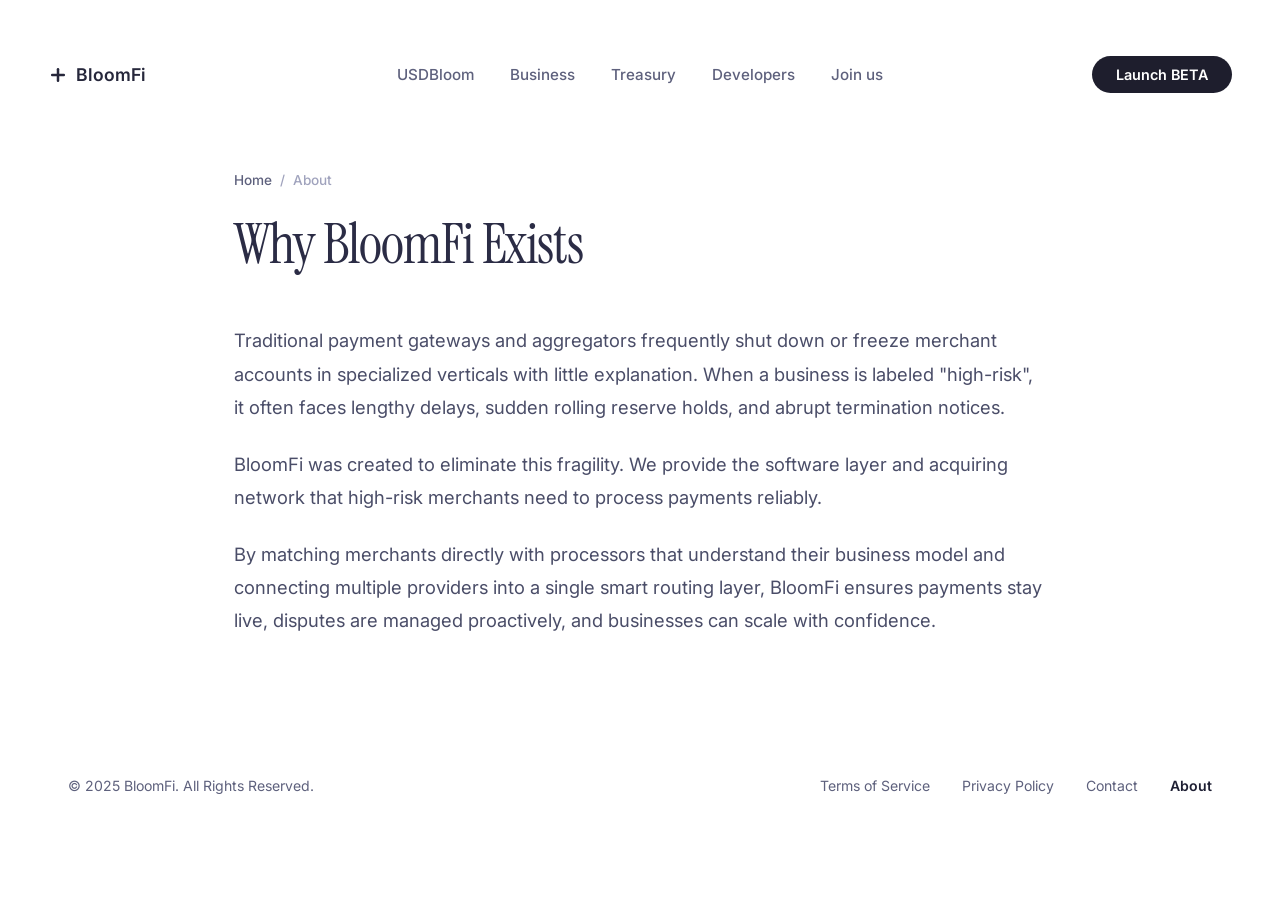
==== about.html @ 5033b620 "fixing text" ====
<!DOCTYPE html>
<html lang="en">
<head>
    <meta charset="UTF-8">
    <meta name="viewport" content="width=device-width, initial-scale=1.0">
    <title>About Us - BloomFi</title>
    <link rel="preconnect" href="https://fonts.googleapis.com">
    <link rel="preconnect" href="https://fonts.gstatic.com" crossorigin>
    <link href="https://fonts.googleapis.com/css2?family=Inter:wght@400;500;600;700&display=swap" rel="stylesheet">
    <link href="https://fonts.googleapis.com/css2?family=Instrument+Serif:ital@0;1&display=swap" rel="stylesheet">
    <link href="https://api.fontshare.com/v2/css?f[]=switzer@400,500,600,700&display=swap" rel="stylesheet">
    <link rel="stylesheet" href="styles.css?v=29">
</head>
<body>
    <!-- Header -->
    <header class="header">
        <a href="index.html" class="logo" style="text-decoration: none;">
            <svg width="20" height="20" viewBox="0 0 24 24" fill="none" stroke="currentColor" stroke-width="3" stroke-linecap="round" stroke-linejoin="round">
                <line x1="12" y1="5" x2="12" y2="19"></line>
                <line x1="5" y1="12" x2="19" y2="12"></line>
            </svg>
            BloomFi
        </a>
        <nav class="nav">
            <a href="index.html#usdbloom">USDBloom</a>
            <a href="index.html#business">Business</a>
            <a href="index.html#treasury">Treasury</a>
            <a href="index.html#developers">Developers</a>
            <a href="index.html#join">Join us</a>
        </nav>
        <div class="header-action">
            <a href="index.html#get-started" class="btn btn-dark" style="text-decoration: none; display: inline-flex; align-items: center;">Launch BETA</a>
        </div>
    </header>

    <!-- Main Content -->
    <main class="about-page-wrapper">
        <section class="about-hero">
            <div class="about-breadcrumb">
                <a href="index.html">Home</a>
                <span>/</span>
                <span>About</span>
            </div>
            <h1 class="about-title">Why BloomFi Exists</h1>
        </section>

        <section class="about-body-content">
            <p>Traditional payment gateways and aggregators frequently shut down or freeze merchant accounts in specialized verticals with little explanation. When a business is labeled "high-risk", it often faces lengthy delays, sudden rolling reserve holds, and abrupt termination notices.</p>
            
            <p>BloomFi was created to eliminate this fragility. We provide the software layer and acquiring network that high-risk merchants need to process payments reliably.</p>
            
            <p>By matching merchants directly with processors that understand their business model and connecting multiple providers into a single smart routing layer, BloomFi ensures payments stay live, disputes are managed proactively, and businesses can scale with confidence.</p>
        </section>
    </main>

    <!-- Footer -->
    <footer class="cta-footer-section" style="margin-top: 60px;">
        <div class="cta-footer-bottom">
            <p class="cta-copyright">© 2025 BloomFi. All Rights Reserved.</p>
            <nav class="cta-social-links" aria-label="Footer links">
                <a href="terms.html" class="cta-social-link">Terms of Service</a>
                <a href="privacy.html" class="cta-social-link">Privacy Policy</a>
                <a href="contact.html" class="cta-social-link">Contact</a>
                <a href="about.html" class="cta-social-link" style="color: #1e1f33; font-weight: 600;">About</a>
            </nav>
        </div>
    </footer>
</body>
</html>
---- styles.css ----
:root {
    --text-dark: #26273b;
    --text-muted: #5e617d;
    --bg-color: #ffffff;
    --btn-dark: #1e1e2d;
}

* {
    box-sizing: border-box;
    margin: 0;
    padding: 0;
}

body {
    font-family: 'Inter', -apple-system, BlinkMacSystemFont, "Segoe UI", Roboto, sans-serif;
    background-color: var(--bg-color);
    color: var(--text-dark);
    -webkit-font-smoothing: antialiased;
    -moz-osx-font-smoothing: grayscale;
}

/* Header */
.header {
    display: flex;
    justify-content: space-between;
    align-items: center;
    padding: 56px 48px 28px 48px;
    background-color: #ffffff;
}

.logo {
    display: flex;
    align-items: center;
    gap: 8px;
    font-weight: 600;
    font-size: 1.1rem;
    color: var(--text-dark);
}

.logo svg {
    color: var(--text-dark);
}

.nav {
    display: flex;
    gap: 36px;
    position: absolute;
    left: 50%;
    transform: translateX(-50%);
}

.nav a {
    text-decoration: none;
    color: var(--text-muted);
    font-size: 0.95rem;
    font-weight: 500;
    transition: color 0.2s ease;
}

.nav a:hover {
    color: var(--text-dark);
}

/* Buttons */
.btn {
    border: none;
    border-radius: 999px;
    padding: 10px 24px;
    font-family: 'Inter', sans-serif;
    font-weight: 600;
    font-size: 0.9rem;
    cursor: pointer;
    transition: transform 0.2s ease, opacity 0.2s ease, box-shadow 0.2s ease;
}

.btn:hover {
    transform: translateY(-1px);
    box-shadow: 0 4px 12px rgba(0, 0, 0, 0.15);
}

.btn:active {
    transform: translateY(0);
}

.btn-dark {
    background-color: var(--btn-dark);
    color: #ffffff;
}

.btn-large {
    padding: 14px 32px;
    font-size: 1rem;
    margin-top: 24px;
}

/* Main Content */
.main-content {
    padding: 0 24px 32px 24px;
    display: flex;
    flex-direction: column;
    align-items: center;
}

.hero-card {
    width: 100%;
    max-width: 1400px;
    height: calc(100vh - 120px);
    min-height: 700px;
    border-radius: 40px;
    position: relative;
    overflow: hidden;
    background: linear-gradient(to bottom, rgba(255, 255, 255, 0.85) 0%, rgba(255, 255, 255, 0.3) 25%, rgba(255, 255, 255, 0) 50%), url('assets/landing_bg_v2.jpg') center center;
    background-size: cover;
    background-repeat: no-repeat;
    display: flex;
    flex-direction: column;
    align-items: center;
    box-shadow: 0 8px 30px rgba(0,0,0,0.06);
}

.hero-content {
    text-align: center;
    margin-top: 100px;
    display: flex;
    flex-direction: column;
    align-items: center;
    z-index: 2;
    padding: 0 20px;
}

.cross-icon {
    margin-bottom: 24px;
    color: var(--text-dark);
}

.hero-content h1 {
    font-family: 'Instrument Serif', serif;
    font-size: 4.5rem;
    font-weight: 400;
    margin-bottom: 20px;
    color: #2b2c45;
    letter-spacing: -0.02em;
    animation: fadeInUp 1s cubic-bezier(0.16, 1, 0.3, 1) both;
    will-change: transform, opacity;
}

@keyframes fadeInUp {
    0% {
        opacity: 0;
        transform: translateY(30px);
    }
    100% {
        opacity: 1;
        transform: translateY(0);
    }
}

@media (prefers-reduced-motion: reduce) {
    .hero-content h1 {
        animation: none;
    }
}

.hero-content p {
    font-family: 'Switzer', sans-serif;
    font-size: 1.15rem;
    color: var(--text-muted);
    line-height: 1.6;
    margin-bottom: 32px;
    font-weight: 400;
}

/* Prompt Box */
.prompt-box {
    width: 100%;
    max-width: 580px;
    background-color: #f7f7f5;
    border-radius: 32px;
    padding: 8px 16px 12px 16px;
    display: flex;
    flex-direction: column;
    box-shadow: 0 12px 40px rgba(0, 0, 0, 0.12), 0 4px 12px rgba(0, 0, 0, 0.06), inset 0 2px 4px rgba(255, 255, 255, 0.7);
    border: 1px solid #ececec;
    margin-top: 24px;
}

.prompt-input {
    width: 100%;
    background: transparent;
    border: none;
    font-family: 'Inter', sans-serif;
    font-size: 1.15rem;
    color: #26273b;
    padding: 4px 12px 12px 12px;
    outline: none;
}

.prompt-input::placeholder {
    color: #8c8f9f;
}

.prompt-actions {
    display: flex;
    justify-content: space-between;
    align-items: flex-end;
    padding: 0 4px;
}

.prompt-actions-left {
    display: flex;
    gap: 12px;
    align-items: center;
}

.prompt-btn {
    background-color: #fafafa;
    border: none;
    cursor: pointer;
    display: flex;
    align-items: center;
    justify-content: center;
    color: #444;
    transition: transform 0.2s, box-shadow 0.2s, background-color 0.2s;
    box-shadow: 0 2px 6px rgba(0,0,0,0.03);
}

.prompt-btn:hover {
    transform: translateY(-1px);
    box-shadow: 0 4px 10px rgba(0,0,0,0.06);
    background-color: #ffffff;
}

.prompt-btn-pill {
    border-radius: 24px;
    padding: 10px 16px;
    gap: 8px;
    height: 46px;
}

.prompt-btn-circle {
    border-radius: 50%;
    width: 46px;
    height: 46px;
}

.prompt-btn-submit {
    background-color: #0c1a29;
    color: #ffffff;
    border-radius: 50%;
    width: 50px;
    height: 50px;
    box-shadow: 0 4px 12px rgba(12, 26, 41, 0.15);
}

.prompt-btn-submit:hover {
    box-shadow: 0 6px 16px rgba(12, 26, 41, 0.25);
    background-color: #12283e;
}

@media (max-width: 992px) {
    .nav {
        display: none;
    }
    
    .hero-content h1,
    .explore-section h2 {
        font-size: 3rem;
    }
    
    .hero-card {
        border-radius: 24px;
    }
}

@media (max-width: 576px) {
    .header {
        padding: 42px 20px 20px 20px;
    }
    
    .hero-content h1,
    .explore-section h2 {
        font-size: 2.2rem;
    }
    
    .hero-content p {
        font-size: 1rem;
    }
    
    .main-content {
        padding: 0 16px 20px 16px;
    }
}

/* Explore Section */
.explore-section {
    max-width: 1200px;
    width: 100%;
    margin: 80px auto;
    padding: 0 24px;
}

.explore-section h2 {
    font-family: 'Instrument Serif', serif;
    font-size: 4.5rem;
    font-weight: 400;
    color: #2b2c45;
    margin-bottom: 32px;
    letter-spacing: -0.02em;
    display: inline-block;
    width: fit-content;
    max-width: 100%;
    
    /* Left-to-right fade-in initial state */
    opacity: 0;
    transform: translateX(-28px);
    -webkit-mask-image: linear-gradient(90deg, #000 0%, #000 35%, transparent 65%, transparent 100%);
    -webkit-mask-size: 300% 100%;
    -webkit-mask-position: 100% 0;
    -webkit-mask-repeat: no-repeat;
    mask-image: linear-gradient(90deg, #000 0%, #000 35%, transparent 65%, transparent 100%);
    mask-size: 300% 100%;
    mask-position: 100% 0;
    mask-repeat: no-repeat;
    will-change: transform, opacity, -webkit-mask-position, mask-position;
}

.explore-section h2.is-visible {
    animation: textFadeInLeftToRight 1.4s cubic-bezier(0.16, 1, 0.3, 1) forwards;
}

@keyframes textFadeInLeftToRight {
    0% {
        opacity: 0;
        transform: translateX(-28px);
        -webkit-mask-position: 100% 0;
        mask-position: 100% 0;
    }
    15% {
        opacity: 1;
    }
    100% {
        opacity: 1;
        transform: translateX(0);
        -webkit-mask-position: 0% 0;
        mask-position: 0% 0;
    }
}

@media (prefers-reduced-motion: reduce) {
    .explore-section h2,
    .hw-main-heading,
    .hw-sub-heading {
        opacity: 1 !important;
        transform: none !important;
        -webkit-mask-image: none !important;
        mask-image: none !important;
        animation: none !important;
    }
}

.explore-grid {
    display: grid;
    grid-template-columns: repeat(3, 1fr);
    gap: 16px;
}

.explore-card {
    background-color: #f3f3f3;
    border-radius: 12px;
    padding: 20px;
    display: flex;
    flex-direction: column;
    justify-content: space-between;
    min-height: 200px;
    position: relative;
    overflow: hidden;
    cursor: pointer;
    transition: background-color 0.2s;
}

.explore-card:hover {
    background-color: #e2e2e2;
}

.explore-content {
    display: flex;
    flex-direction: column;
    align-items: flex-start;
    position: relative;
    z-index: 2;
    height: 100%;
}

.explore-content h3 {
    font-family: 'Instrument Serif', serif;
    font-size: 2rem;
    font-weight: 400;
    color: #2b2c45;
    margin-bottom: 8px;
    letter-spacing: -0.02em;
}

.explore-content p {
    font-family: 'Inter', sans-serif;
    font-size: 0.85rem;
    color: #000000;
    line-height: 1.4;
    max-width: 65%;
    margin-bottom: auto;
}

.btn-details {
    background-color: #ffffff;
    color: #000000;
    border: none;
    border-radius: 20px;
    padding: 8px 16px;
    font-family: 'Inter', sans-serif;
    font-size: 0.85rem;
    font-weight: 600;
    cursor: pointer;
    margin-top: 20px;
}

.btn-details:hover {
    background-color: #f0f0f0;
}

.explore-image {
    position: absolute;
    right: 16px;
    bottom: 16px;
    width: 90px;
    height: 90px;
    z-index: 1;
    display: flex;
    align-items: center;
    justify-content: center;
}

.explore-image img {
    max-width: 100%;
    max-height: 100%;
    object-fit: contain;
}

@media (max-width: 992px) {
    .explore-grid {
        grid-template-columns: repeat(2, 1fr);
    }
}

@media (max-width: 576px) {
    .explore-grid {
        grid-template-columns: 1fr;
    }
}

/* Places We Love Section */
.places-we-love-section {
    align-self: stretch;
    margin-left: -24px;
    margin-right: -24px;
    padding: 60px 48px;
    background-color: #ffffff;
    display: flex;
    flex-direction: column;
}

.places-header {
    display: flex;
    justify-content: space-between;
    align-items: flex-end;
    margin-bottom: 32px;
    max-width: 1400px;
    margin-left: auto;
    margin-right: auto;
    width: 100%;
}

.places-header-left h2 {
    font-family: 'Instrument Serif', serif;
    font-size: 2.8rem;
    font-weight: 400;
    color: #1a323d; /* Dark teal */
    margin-bottom: 8px;
    letter-spacing: -0.01em;
}

.places-header-left p {
    font-family: 'Inter', sans-serif;
    font-size: 1.05rem;
    color: #7b7b7b;
}

.places-controls {
    display: flex;
    gap: 16px;
    margin-bottom: 8px;
}

.places-btn {
    background: transparent;
    border: none;
    cursor: pointer;
    color: #000;
    display: flex;
    align-items: center;
    justify-content: center;
    transition: opacity 0.2s;
}

.places-btn:hover {
    opacity: 0.7;
}

.places-grid {
    display: flex;
    gap: 16px;
    margin-bottom: 40px;
    width: 100%;
    max-width: 1400px;
    margin-left: auto;
    margin-right: auto;
    overflow-x: auto;
    scrollbar-width: none;
    padding-bottom: 8px;
    scroll-behavior: smooth;
}

.places-grid::-webkit-scrollbar {
    display: none;
}

.place-card {
    display: flex;
    flex-direction: column;
    flex: 0 0 calc(25% - 12px);
    min-width: 260px;
}

.place-image {
    position: relative;
    width: 100%;
    aspect-ratio: 1 / 1;
    border-radius: 16px;
    overflow: hidden;
    margin-bottom: 16px;
}

.place-image img {
    width: 100%;
    height: 100%;
    object-fit: cover;
    display: block;
}

.pagination-dots {
    position: absolute;
    bottom: 12px;
    left: 0;
    width: 100%;
    display: flex;
    justify-content: center;
    gap: 6px;
}

.dot {
    width: 4px;
    height: 4px;
    border-radius: 50%;
    background-color: rgba(255, 255, 255, 0.5);
}

.dot.active {
    background-color: #ffffff;
    width: 6px;
    height: 6px;
}

.place-card h3 {
    font-family: 'Instrument Serif', serif;
    font-size: 1.5rem;
    font-weight: 400;
    color: #222222;
    margin-bottom: 6px;
}

.place-card p {
    font-family: 'Inter', sans-serif;
    font-size: 0.95rem;
    color: #767676;
    line-height: 1.4;
    font-weight: 400;
}

.ask-odessia-link {
    display: flex;
    align-items: center;
    gap: 8px;
    font-family: 'Switzer', sans-serif;
    font-weight: 600;
    font-size: 0.95rem;
    color: #1a323d;
    text-decoration: none;
    align-self: flex-start;
    transition: opacity 0.2s;
    max-width: 1400px;
    margin-left: auto;
    margin-right: auto;
    width: 100%;
}

.ask-odessia-link:hover {
    opacity: 0.7;
}

@media (max-width: 1200px) {
    .place-card {
        flex: 0 0 calc(33.333% - 11px);
    }
}

@media (max-width: 768px) {
    .place-card {
        flex: 0 0 calc(50% - 8px);
    }
    .places-we-love-section {
        padding: 40px 24px;
    }
}

@media (max-width: 480px) {
    .place-card {
        flex: 0 0 100%;
    }
}

/* How It Works Section */
.how-it-works-section {
    max-width: 1200px;
    width: 100%;
    margin: 60px auto 100px auto;
    padding: 0 24px;
    box-sizing: border-box;
}

.how-it-works-header {
    display: flex;
    justify-content: space-between;
    align-items: flex-end;
    margin-bottom: 32px;
}

.how-it-works-title {
    display: flex;
    flex-direction: column;
    gap: 2px;
}

.hw-main-heading,
.hw-sub-heading {
    font-family: 'Instrument Serif', serif;
    font-size: 4.5rem;
    font-weight: 400;
    color: #2b2c45;
    line-height: 1.1;
    letter-spacing: -0.02em;
    margin: 0;
    width: fit-content;
    max-width: 100%;
    
    /* Left-to-right fade-in initial state */
    opacity: 0;
    transform: translateX(-28px);
    -webkit-mask-image: linear-gradient(90deg, #000 0%, #000 35%, transparent 65%, transparent 100%);
    -webkit-mask-size: 300% 100%;
    -webkit-mask-position: 100% 0;
    -webkit-mask-repeat: no-repeat;
    mask-image: linear-gradient(90deg, #000 0%, #000 35%, transparent 65%, transparent 100%);
    mask-size: 300% 100%;
    mask-position: 100% 0;
    mask-repeat: no-repeat;
    will-change: transform, opacity, -webkit-mask-position, mask-position;
}

.how-it-works-title.is-visible .hw-main-heading {
    animation: textFadeInLeftToRight 1.4s cubic-bezier(0.16, 1, 0.3, 1) forwards;
}

.how-it-works-title.is-visible .hw-sub-heading {
    animation: textFadeInLeftToRight 1.4s cubic-bezier(0.16, 1, 0.3, 1) 0.15s forwards;
}

.hw-title-emoji {
    display: inline-flex;
    align-items: center;
    justify-content: center;
    vertical-align: middle;
}

.hw-title-emoji svg {
    width: 0.8em;
    height: 0.8em;
    vertical-align: -0.05em;
    margin: 0 4px;
}

.how-it-works-nav {
    display: flex;
    gap: 10px;
    align-items: center;
    margin-bottom: 4px;
}

.hw-nav-btn {
    background-color: #141126;
    color: #ffffff;
    border: none;
    width: 48px;
    height: 34px;
    border-radius: 17px;
    display: flex;
    justify-content: center;
    align-items: center;
    cursor: pointer;
    transition: background-color 0.2s ease, transform 0.15s ease;
}

.hw-nav-btn:hover {
    background-color: #2b2649;
    transform: scale(1.04);
}

.hw-nav-btn:active {
    transform: scale(0.97);
}

.how-it-works-cards-wrapper {
    position: relative;
    width: 100%;
    height: 270px;
    overflow: hidden;
}

.how-it-works-cards {
    position: relative;
    width: 100%;
    height: 100%;
}

.hw-card {
    position: absolute;
    top: 0;
    width: 380px;
    height: 250px;
    border-radius: 24px;
    padding: 26px 28px 22px 28px;
    display: flex;
    flex-direction: column;
    justify-content: flex-start;
    overflow: hidden;
    box-sizing: border-box;
    box-shadow: 0 4px 20px rgba(0, 0, 0, 0.04), -4px 0 16px rgba(0, 0, 0, 0.04);
    transition: left 0.45s cubic-bezier(0.2, 0.9, 0.3, 1), box-shadow 0.3s ease;
    cursor: pointer;
}

.hw-card:hover {
    box-shadow: 0 8px 30px rgba(0, 0, 0, 0.08), -6px 0 20px rgba(0, 0, 0, 0.06);
}

.hw-badge {
    display: flex;
    align-items: center;
    justify-content: flex-start;
    margin-bottom: 14px;
}

.hw-card-title {
    font-family: 'Instrument Serif', serif;
    font-size: 2rem;
    font-weight: 400;
    color: #2b2c45;
    margin: 0 0 8px 0;
    letter-spacing: -0.02em;
    line-height: 1.15;
    position: relative;
    z-index: 2;
}

.hw-card-desc {
    font-family: 'Inter', -apple-system, BlinkMacSystemFont, "Segoe UI", Roboto, sans-serif;
    font-size: 0.84rem;
    font-weight: 400;
    color: #4E4A66;
    line-height: 1.48;
    margin: 0;
    max-width: 82%;
    position: relative;
    z-index: 2;
}

.hw-card-graphic {
    position: absolute;
    bottom: 8px;
    right: 12px;
    z-index: 1;
    pointer-events: none;
}

.card-purple {
    background-color: #E4DCFD;
}

.card-yellow {
    background-color: #FDE6B4;
}

.card-cyan {
    background-color: #D5F4ED;
}

.card-peach {
    background-color: #FCE2D2;
}

.card-blue {
    background-color: #E0E7FD;
}

@media (max-width: 992px) {
    .hw-main-heading,
    .hw-sub-heading {
        font-size: 3rem;
    }
    .how-it-works-cards-wrapper {
        height: 270px;
    }
    .hw-card {
        width: 330px;
        height: 250px;
    }
}

@media (max-width: 576px) {
    .how-it-works-header {
        flex-direction: column;
        align-items: flex-start;
        gap: 16px;
    }
    .hw-main-heading,
    .hw-sub-heading {
        font-size: 2.2rem;
    }
    .hw-card-title {
        font-size: 1.75rem;
    }
    .how-it-works-cards-wrapper {
        height: 255px;
    }
    .hw-card {
        width: 82vw;
        height: 240px;
        padding: 22px 18px;
    }
    .hw-card-desc {
        max-width: 95%;
    }
}

/* Solutions Section */
.solutions-section {
    max-width: 1200px;
    width: 100%;
    margin: 60px auto 120px auto;
    padding: 0 24px;
    box-sizing: border-box;
}

.solutions-content {
    max-width: 920px;
}

.solutions-text {
    font-family: 'Instrument Serif', serif;
    font-size: 2.5rem;
    font-weight: 400;
    line-height: 1.25;
    letter-spacing: -0.02em;
    color: #2b2c45;
    margin: 0;
}

.solutions-bold {
    color: #2b2c45;
    font-weight: 400;
}

.solutions-muted {
    color: #5e617d;
    font-weight: 400;
}

/* Letter-by-letter reveal animation */
.sol-word {
    display: inline-block;
    white-space: nowrap;
}

.sol-space {
    display: inline;
}

.sol-char {
    display: inline-block;
    opacity: 0;
    transform: translateY(6px);
    will-change: opacity, transform;
}

.solutions-text.is-animated .sol-char {
    animation: letterReveal 0.25s cubic-bezier(0.16, 1, 0.3, 1) forwards;
    animation-delay: calc(var(--char-idx) * 20ms);
}

@keyframes letterReveal {
    0% {
        opacity: 0;
        transform: translateY(6px);
    }
    100% {
        opacity: 1;
        transform: translateY(0);
    }
}

@media (prefers-reduced-motion: reduce) {
    .sol-char {
        opacity: 1 !important;
        transform: none !important;
        animation: none !important;
    }
}

@media (max-width: 992px) {
    .solutions-section {
        margin: 50px auto 90px auto;
    }
    .solutions-text {
        font-size: 2rem;
        line-height: 1.28;
    }
}

@media (max-width: 576px) {
    .solutions-section {
        margin: 40px auto 60px auto;
        padding: 0 20px;
    }
    .solutions-text {
        font-size: 1.6rem;
        line-height: 1.32;
    }
}

/* FAQ Section */
.faq-section {
    max-width: 1200px;
    width: 100%;
    margin: 40px auto 120px auto;
    padding: 0 24px;
    box-sizing: border-box;
    position: relative;
}

.faq-section::after {
    content: '';
    position: absolute;
    top: -20px;
    right: -40px;
    width: 320px;
    height: 320px;
    border-radius: 50%;
    border: 1px solid rgba(0, 0, 0, 0.04);
    pointer-events: none;
    z-index: 0;
}

.faq-container {
    display: flex;
    justify-content: space-between;
    align-items: flex-start;
    gap: 60px;
    position: relative;
    z-index: 1;
}

/* FAQ Scroll Reveal Animation (Fade-in bottom to top) */
.faq-left,
.faq-item {
    opacity: 0;
    transform: translateY(36px);
    transition: opacity 0.8s cubic-bezier(0.16, 1, 0.3, 1), transform 0.8s cubic-bezier(0.16, 1, 0.3, 1);
    will-change: opacity, transform;
}

.faq-section.is-visible .faq-left {
    opacity: 1;
    transform: translateY(0);
    transition-delay: 0.05s;
}

.faq-section.is-visible .faq-item:nth-child(1) {
    opacity: 1;
    transform: translateY(0);
    transition-delay: 0.12s;
}

.faq-section.is-visible .faq-item:nth-child(2) {
    opacity: 1;
    transform: translateY(0);
    transition-delay: 0.22s;
}

.faq-section.is-visible .faq-item:nth-child(3) {
    opacity: 1;
    transform: translateY(0);
    transition-delay: 0.32s;
}

.faq-section.is-visible .faq-item:nth-child(4) {
    opacity: 1;
    transform: translateY(0);
    transition-delay: 0.42s;
}

.faq-section.is-visible .faq-item:nth-child(5) {
    opacity: 1;
    transform: translateY(0);
    transition-delay: 0.52s;
}

.faq-section.is-visible .faq-item:nth-child(6),
.faq-section.is-visible .faq-item:nth-child(n+6) {
    opacity: 1;
    transform: translateY(0);
    transition-delay: 0.62s;
}

@media (prefers-reduced-motion: reduce) {
    .faq-left,
    .faq-item {
        opacity: 1 !important;
        transform: none !important;
        transition: none !important;
    }
}

.faq-left {
    flex: 0 0 300px;
    display: flex;
    flex-direction: column;
}

.faq-title {
    font-family: 'Instrument Serif', serif;
    font-size: 2.8rem;
    font-weight: 400;
    color: #2b2c45;
    letter-spacing: -0.02em;
    margin: 0 0 10px 0;
    line-height: 1.15;
}

.faq-subtitle {
    font-family: 'Inter', -apple-system, BlinkMacSystemFont, "Segoe UI", Roboto, sans-serif;
    font-size: 1.05rem;
    color: #5e617d;
    line-height: 1.5;
    font-weight: 400;
    margin: 0;
    max-width: 280px;
}

.faq-right {
    flex: 1;
    max-width: 680px;
}

.faq-list {
    display: flex;
    flex-direction: column;
    gap: 12px;
}

.faq-item {
    background-color: #f3f3f4;
    border-radius: 14px;
    overflow: hidden;
    transition: background-color 0.2s ease, box-shadow 0.2s ease;
}

.faq-item:hover {
    background-color: #eaebee;
}

.faq-item.is-open {
    background-color: #ebebee;
}

.faq-question {
    width: 100%;
    background: transparent;
    border: none;
    padding: 16px 20px;
    display: flex;
    align-items: center;
    gap: 14px;
    text-align: left;
    cursor: pointer;
    font-family: 'Instrument Serif', serif;
    font-size: 1.35rem;
    font-weight: 400;
    color: #2b2c45;
    letter-spacing: -0.01em;
    line-height: 1.2;
}

.faq-icon {
    font-family: 'Inter', -apple-system, BlinkMacSystemFont, "Segoe UI", Roboto, sans-serif;
    font-size: 1.2rem;
    font-weight: 400;
    line-height: 1;
    color: #2b2c45;
    display: inline-flex;
    align-items: center;
    justify-content: center;
    width: 18px;
    height: 18px;
    transition: transform 0.25s cubic-bezier(0.16, 1, 0.3, 1);
    flex-shrink: 0;
    user-select: none;
}

.faq-item.is-open .faq-icon {
    transform: rotate(45deg);
}

.faq-question-text {
    flex: 1;
}

.faq-answer {
    max-height: 0;
    overflow: hidden;
    transition: max-height 0.35s cubic-bezier(0.16, 1, 0.3, 1), opacity 0.25s ease;
    opacity: 0;
}

.faq-item.is-open .faq-answer {
    max-height: 200px;
    opacity: 1;
}

.faq-answer-inner {
    padding: 0 20px 18px 52px;
    font-family: 'Inter', -apple-system, BlinkMacSystemFont, "Segoe UI", Roboto, sans-serif;
    font-size: 0.92rem;
    line-height: 1.55;
    color: #5e617d;
}

@media (max-width: 992px) {
    .faq-container {
        gap: 40px;
    }
    .faq-left {
        flex: 0 0 240px;
    }
}

@media (max-width: 768px) {
    .faq-section {
        margin: 30px auto 80px auto;
        padding: 0 20px;
    }
    .faq-container {
        flex-direction: column;
        gap: 24px;
    }
    .faq-left {
        flex: none;
        width: 100%;
    }
    .faq-title {
        font-size: 2.2rem;
        margin-bottom: 8px;
    }
    .faq-subtitle {
        max-width: 100%;
    }
    .faq-right {
        max-width: 100%;
        width: 100%;
    }
}

/* Pricing Section */
.pricing-section {
    max-width: 1200px;
    width: 100%;
    margin: 40px auto 120px auto;
    padding: 0 24px;
    box-sizing: border-box;
}

.pricing-container {
    display: flex;
    gap: 20px;
    align-items: stretch;
    width: 100%;
}

.pricing-header-col {
    flex: 0 0 210px;
    display: flex;
    flex-direction: column;
    justify-content: space-between;
    padding: 12px 0 16px 0;
}

.pricing-main-title {
    font-family: 'Instrument Serif', serif;
    font-size: 2.6rem;
    font-weight: 400;
    color: #2b2c45;
    line-height: 1.15;
    letter-spacing: -0.02em;
    margin: 0;
}

.pricing-toggle-wrapper {
    margin-top: auto;
    padding-top: 40px;
}

.pricing-toggle {
    display: inline-flex;
    align-items: center;
    background-color: #f1f2f5;
    border-radius: 999px;
    padding: 4px;
    gap: 2px;
}

.pricing-toggle-btn {
    border: none;
    background: transparent;
    padding: 8px 18px;
    border-radius: 999px;
    font-family: 'Inter', sans-serif;
    font-size: 0.82rem;
    font-weight: 500;
    color: #686b85;
    cursor: pointer;
    transition: all 0.2s cubic-bezier(0.16, 1, 0.3, 1);
}

.pricing-toggle-btn:hover {
    color: #1e1f33;
}

.pricing-toggle-btn.active {
    background-color: #141126;
    color: #ffffff;
    font-weight: 600;
    box-shadow: 0 2px 8px rgba(20, 17, 38, 0.18);
}

.pricing-cards-grid {
    flex: 1;
    display: grid;
    grid-template-columns: repeat(3, 1fr);
    gap: 16px;
}

.pricing-card {
    border-radius: 28px;
    padding: 32px 26px 28px 26px;
    display: flex;
    flex-direction: column;
    justify-content: flex-start;
    min-height: 530px;
    box-sizing: border-box;
    transition: transform 0.25s cubic-bezier(0.16, 1, 0.3, 1), box-shadow 0.25s cubic-bezier(0.16, 1, 0.3, 1);
}

.pricing-card:hover {
    transform: translateY(-4px);
    box-shadow: 0 12px 30px rgba(0, 0, 0, 0.05);
}

.pricing-card.card-basic {
    background-color: #f3f4f8;
}

.pricing-card.card-plus {
    background-color: #e4f6dc;
}

.pricing-card.card-business {
    background-color: #fde8d4;
}

.pricing-card-top {
    margin-bottom: 24px;
}

.pricing-card-name {
    font-family: 'Instrument Serif', serif;
    font-size: 1.85rem;
    font-weight: 400;
    color: #2b2c45;
    margin: 0 0 10px 0;
    letter-spacing: -0.02em;
    line-height: 1.15;
}

.pricing-card-desc {
    font-family: 'Inter', -apple-system, BlinkMacSystemFont, "Segoe UI", Roboto, sans-serif;
    font-size: 0.82rem;
    font-weight: 400;
    color: #555770;
    line-height: 1.42;
    margin: 0;
    min-height: 62px;
}

.pricing-card-price {
    margin-bottom: 28px;
}

.price-value {
    font-family: 'Instrument Serif', serif;
    font-size: 3.5rem;
    font-weight: 400;
    color: #2b2c45;
    letter-spacing: -0.02em;
    line-height: 1;
}

.pricing-card-features {
    display: flex;
    flex-direction: column;
    gap: 12px;
    margin-bottom: 36px;
    flex-grow: 1;
}

.pricing-feature {
    display: flex;
    align-items: center;
    gap: 8px;
    font-family: 'Inter', -apple-system, BlinkMacSystemFont, "Segoe UI", Roboto, sans-serif;
    font-size: 0.84rem;
    font-weight: 400;
    color: #27283d;
}

.pricing-check-icon {
    color: #1b1c2e;
    flex-shrink: 0;
}

.pricing-card-bottom {
    margin-top: auto;
}

.pricing-btn {
    background-color: #141126;
    color: #ffffff;
    border: none;
    border-radius: 999px;
    padding: 11px 24px;
    font-family: 'Inter', sans-serif;
    font-size: 0.88rem;
    font-weight: 600;
    cursor: pointer;
    transition: background-color 0.2s ease, transform 0.15s ease;
}

.pricing-btn:hover {
    background-color: #2b2745;
    transform: scale(1.03);
}

.pricing-btn:active {
    transform: scale(0.98);
}

/* Pricing Scroll Reveal Animations */
.pricing-header-col,
.pricing-card {
    opacity: 0;
    transform: translateY(32px);
    transition: opacity 0.8s cubic-bezier(0.16, 1, 0.3, 1), transform 0.8s cubic-bezier(0.16, 1, 0.3, 1);
    will-change: opacity, transform;
}

.pricing-section.is-visible .pricing-header-col {
    opacity: 1;
    transform: translateY(0);
    transition-delay: 0.05s;
}

.pricing-section.is-visible .pricing-card:nth-child(1) {
    opacity: 1;
    transform: translateY(0);
    transition-delay: 0.15s;
}

.pricing-section.is-visible .pricing-card:nth-child(2) {
    opacity: 1;
    transform: translateY(0);
    transition-delay: 0.25s;
}

.pricing-section.is-visible .pricing-card:nth-child(3) {
    opacity: 1;
    transform: translateY(0);
    transition-delay: 0.35s;
}

@media (prefers-reduced-motion: reduce) {
    .pricing-header-col,
    .pricing-card {
        opacity: 1 !important;
        transform: none !important;
        transition: none !important;
    }
}

/* Pricing Responsive Media Queries */
@media (max-width: 1080px) {
    .pricing-container {
        flex-direction: column;
        gap: 32px;
    }
    
    .pricing-header-col {
        flex: none;
        width: 100%;
        flex-direction: row;
        justify-content: space-between;
        align-items: flex-end;
        padding: 0;
    }

    .pricing-toggle-wrapper {
        margin-top: 0;
        padding-top: 0;
    }
    
    .pricing-cards-grid {
        grid-template-columns: repeat(3, 1fr);
    }
}

@media (max-width: 860px) {
    .pricing-cards-grid {
        grid-template-columns: 1fr;
        gap: 20px;
    }
    
    .pricing-card {
        min-height: auto;
        padding: 28px 24px;
    }
    
    .pricing-card-desc {
        min-height: auto;
    }
}

@media (max-width: 576px) {
    .pricing-section {
        margin: 30px auto 80px auto;
        padding: 0 20px;
    }

    .pricing-header-col {
        flex-direction: column;
        align-items: flex-start;
        gap: 20px;
    }

    .pricing-main-title {
        font-size: 2.2rem;
    }
}

/* Main Features Comparison Section */
.main-features-container {
    width: 100%;
    margin-top: 64px;
    padding-top: 48px;
    border-top: 1px solid rgba(0, 0, 0, 0.06);
    display: flex;
    flex-direction: column;
    gap: 28px;
}

.features-main-title {
    font-family: 'Instrument Serif', serif;
    font-size: 2.2rem;
    font-weight: 400;
    color: #2b2c45;
    letter-spacing: -0.02em;
    margin: 0;
    line-height: 1.2;
}

.features-grid-wrapper {
    display: flex;
    gap: 20px;
    align-items: stretch;
    width: 100%;
}

.features-labels-col {
    flex: 0 0 210px;
    display: flex;
    flex-direction: column;
    gap: 10px;
    padding: 20px 0;
    box-sizing: border-box;
}

.feature-label-row {
    height: 44px;
    display: flex;
    align-items: center;
    font-family: 'Inter', -apple-system, BlinkMacSystemFont, "Segoe UI", Roboto, sans-serif;
    font-size: 0.88rem;
    font-weight: 500;
    color: #1e1f33;
    line-height: 1.3;
}

.info-icon {
    display: inline-flex;
    align-items: center;
    justify-content: center;
    color: #8c8f9f;
    margin-left: 2px;
    cursor: pointer;
    transition: color 0.15s ease;
}

.info-icon:hover {
    color: #1e1f33;
}

.features-cards-grid {
    flex: 1;
    display: grid;
    grid-template-columns: repeat(3, 1fr);
    gap: 16px;
}

.feature-column {
    border-radius: 28px;
    padding: 20px 16px;
    display: flex;
    flex-direction: column;
    gap: 10px;
    box-sizing: border-box;
    transition: transform 0.25s ease, box-shadow 0.25s ease;
}

.feature-column:hover {
    transform: translateY(-3px);
    box-shadow: 0 10px 24px rgba(0, 0, 0, 0.04);
}

.feature-column.col-basic {
    background-color: #f3f4f8;
}

.feature-column.col-plus {
    background-color: #e4f6dc;
}

.feature-column.col-business {
    background-color: #fde8d4;
}

.feature-value-row {
    height: 44px;
    display: flex;
    align-items: center;
}

.feature-badge {
    width: 100%;
    height: 100%;
    background-color: #ffffff;
    border-radius: 12px;
    display: flex;
    align-items: center;
    justify-content: center;
    font-family: 'Inter', -apple-system, BlinkMacSystemFont, "Segoe UI", Roboto, sans-serif;
    font-size: 0.85rem;
    font-weight: 500;
    color: #1e1f33;
    box-shadow: 0 1px 4px rgba(0, 0, 0, 0.035);
    transition: transform 0.15s ease, box-shadow 0.15s ease;
}

.feature-badge:hover {
    box-shadow: 0 3px 10px rgba(0, 0, 0, 0.06);
}

.badge-check-icon {
    color: #1e1f33;
    flex-shrink: 0;
}

.badge-dash {
    color: #8c8f9f;
    font-size: 1.1rem;
    line-height: 1;
    font-weight: 400;
}

/* Animations for Main Features */
.features-main-title,
.features-labels-col,
.main-features-container .feature-column {
    opacity: 0;
    transform: translateY(28px);
    transition: opacity 0.8s cubic-bezier(0.16, 1, 0.3, 1), transform 0.8s cubic-bezier(0.16, 1, 0.3, 1);
    will-change: opacity, transform;
}

.pricing-section.is-visible .features-main-title {
    opacity: 1;
    transform: translateY(0);
    transition-delay: 0.4s;
}

.pricing-section.is-visible .features-labels-col {
    opacity: 1;
    transform: translateY(0);
    transition-delay: 0.45s;
}

.pricing-section.is-visible .main-features-container .feature-column:nth-child(1) {
    opacity: 1;
    transform: translateY(0);
    transition-delay: 0.55s;
}

.pricing-section.is-visible .main-features-container .feature-column:nth-child(2) {
    opacity: 1;
    transform: translateY(0);
    transition-delay: 0.65s;
}

.pricing-section.is-visible .main-features-container .feature-column:nth-child(3) {
    opacity: 1;
    transform: translateY(0);
    transition-delay: 0.75s;
}

/* Main Features Media Queries */
@media (max-width: 1080px) {
    .features-grid-wrapper {
        flex-direction: column;
        gap: 24px;
    }

    .features-labels-col {
        display: none;
    }

    .features-cards-grid {
        grid-template-columns: repeat(3, 1fr);
    }
}

@media (max-width: 860px) {
    .features-grid-wrapper {
        overflow-x: auto;
        padding-bottom: 12px;
        -webkit-overflow-scrolling: touch;
        flex-direction: row;
    }
    
    .features-grid-wrapper::-webkit-scrollbar {
        height: 6px;
    }
    
    .features-grid-wrapper::-webkit-scrollbar-thumb {
        background-color: rgba(0, 0, 0, 0.1);
        border-radius: 999px;
    }

    .features-labels-col {
        display: flex;
        flex: 0 0 140px;
    }

    .features-cards-grid {
        grid-template-columns: repeat(3, 160px);
        flex: none;
    }
}

/* ==========================================================================
   CTA & Footer Section
   ========================================================================== */
.cta-footer-section {
    max-width: 1200px;
    width: 100%;
    margin: 80px auto 40px auto;
    padding: 0 24px;
    box-sizing: border-box;
}

.cta-card {
    background: linear-gradient(90deg, rgba(15, 23, 35, 0.45) 0%, rgba(15, 23, 35, 0.2) 50%, rgba(15, 23, 35, 0) 100%), url('assets/cta_bg.jpg') no-repeat center center / cover;
    border-radius: 28px;
    min-height: 400px;
    display: flex;
    align-items: center;
    justify-content: space-between;
    position: relative;
    overflow: hidden;
    padding: 64px 60px;
    box-sizing: border-box;
}

.cta-left-content {
    flex: 0 0 520px;
    max-width: 100%;
    z-index: 2;
    display: flex;
    flex-direction: column;
    justify-content: center;
}

.cta-title {
    font-family: 'Instrument Serif', serif;
    font-size: 2.25rem;
    font-weight: 600;
    color: #ffffff;
    margin: 0 0 16px 0;
    line-height: 1.2;
    letter-spacing: -0.02em;
    text-shadow: 0 2px 12px rgba(0, 0, 0, 0.3);
}

.cta-description {
    font-family: 'Inter', -apple-system, BlinkMacSystemFont, "Segoe UI", Roboto, sans-serif;
    font-size: 1.05rem;
    font-weight: 400;
    line-height: 1.55;
    color: rgba(255, 255, 255, 0.9);
    margin: 0 0 32px 0;
    text-shadow: 0 1px 6px rgba(0, 0, 0, 0.3);
}

.cta-buttons-row {
    display: flex;
    gap: 14px;
    align-items: center;
    flex-wrap: wrap;
}

.cta-btn {
    display: inline-flex;
    align-items: center;
    justify-content: center;
    background-color: rgba(18, 18, 23, 0.92);
    backdrop-filter: blur(10px);
    -webkit-backdrop-filter: blur(10px);
    border: 1px solid rgba(255, 255, 255, 0.15);
    color: #ffffff;
    text-decoration: none;
    padding: 12px 28px;
    border-radius: 999px;
    font-family: 'Inter', sans-serif;
    font-size: 0.95rem;
    font-weight: 600;
    letter-spacing: -0.01em;
    transition: transform 0.2s ease, background-color 0.2s ease, box-shadow 0.2s ease, border-color 0.2s ease;
    box-shadow: 0 4px 14px rgba(0, 0, 0, 0.2);
}

.cta-btn:hover {
    transform: translateY(-2px);
    background-color: #000000;
    border-color: rgba(255, 255, 255, 0.35);
    box-shadow: 0 8px 22px rgba(0, 0, 0, 0.35);
}

.cta-btn:active {
    transform: translateY(0);
}

/* Footer Bottom Bar */
.cta-footer-bottom {
    display: flex;
    justify-content: space-between;
    align-items: center;
    margin-top: 40px;
    padding: 0 4px;
}

.cta-copyright {
    font-family: 'Inter', sans-serif;
    font-size: 0.88rem;
    color: #5e617d;
    margin: 0;
}

.cta-social-links {
    display: flex;
    gap: 32px;
    align-items: center;
}

.cta-social-link {
    font-family: 'Inter', sans-serif;
    font-size: 0.88rem;
    color: #5e617d;
    text-decoration: none;
    font-weight: 400;
    transition: color 0.2s ease;
}

.cta-social-link:hover {
    color: #1e1f33;
}

/* Responsive Media Queries for CTA & Footer */
@media (max-width: 992px) {
    .cta-footer-section {
        margin: 60px auto 30px auto;
    }

    .cta-card {
        padding: 48px 40px;
        min-height: 340px;
    }

    .cta-left-content {
        flex: 0 0 100%;
        max-width: 100%;
    }
}

@media (max-width: 768px) {
    .cta-card {
        padding: 40px 28px;
        min-height: auto;
    }

    .cta-left-content {
        flex: none;
        width: 100%;
        max-width: 100%;
    }

    .cta-footer-bottom {
        flex-direction: column-reverse;
        gap: 18px;
        align-items: flex-start;
        margin-top: 28px;
    }

    .cta-social-links {
        gap: 22px;
        flex-wrap: wrap;
    }
}

@media (max-width: 480px) {
    .cta-title {
        font-size: 1.8rem;
    }

    .cta-description {
        font-size: 0.95rem;
        margin-bottom: 24px;
    }

    .cta-buttons-row {
        width: 100%;
    }

    .cta-btn {
        width: 100%;
        justify-content: center;
    }
}

/* ==========================================================================
   Terms of Service & Legal Pages
   ========================================================================== */
.terms-page-wrapper {
    max-width: 1200px;
    width: 100%;
    margin: 0 auto 80px auto;
    padding: 0 24px;
    box-sizing: border-box;
}

.terms-hero {
    padding: 40px 0 32px 0;
    border-bottom: 1px solid #eaeaea;
    margin-bottom: 48px;
}

.terms-breadcrumb {
    display: flex;
    align-items: center;
    gap: 8px;
    font-size: 0.88rem;
    color: var(--text-muted);
    margin-bottom: 20px;
    font-family: 'Inter', sans-serif;
}

.terms-breadcrumb a {
    color: var(--text-muted);
    text-decoration: none;
    transition: color 0.2s;
}

.terms-breadcrumb a:hover {
    color: var(--text-dark);
}

.terms-breadcrumb span {
    color: #b0b2c3;
}

.terms-title {
    font-family: 'Instrument Serif', serif;
    font-size: 3.8rem;
    font-weight: 400;
    color: #2b2c45;
    line-height: 1.1;
    letter-spacing: -0.02em;
    margin: 0 0 16px 0;
}

.terms-meta {
    display: flex;
    align-items: center;
    gap: 16px;
    flex-wrap: wrap;
    color: var(--text-muted);
    font-size: 0.92rem;
}

.terms-badge {
    display: inline-flex;
    align-items: center;
    gap: 6px;
    background-color: #f1effe;
    color: #53389e;
    padding: 4px 12px;
    border-radius: 999px;
    font-size: 0.82rem;
    font-weight: 600;
}

.terms-layout {
    display: grid;
    grid-template-columns: 280px 1fr;
    gap: 64px;
    align-items: start;
}

.terms-sidebar {
    position: sticky;
    top: 32px;
    background-color: #fafaf9;
    border: 1px solid #ededeb;
    border-radius: 20px;
    padding: 24px;
    max-height: calc(100vh - 64px);
    overflow-y: auto;
    scrollbar-width: thin;
}

.terms-sidebar-title {
    font-size: 0.85rem;
    font-weight: 700;
    text-transform: uppercase;
    letter-spacing: 0.05em;
    color: #2b2c45;
    margin-bottom: 16px;
}

.terms-toc-list {
    list-style: none;
    padding: 0;
    margin: 0;
    display: flex;
    flex-direction: column;
    gap: 6px;
}

.terms-toc-link {
    display: block;
    padding: 8px 12px;
    color: var(--text-muted);
    text-decoration: none;
    font-size: 0.88rem;
    line-height: 1.4;
    border-radius: 8px;
    transition: background-color 0.15s ease, color 0.15s ease, transform 0.15s ease;
}

.terms-toc-link:hover {
    color: var(--text-dark);
    background-color: rgba(0, 0, 0, 0.04);
}

.terms-toc-link.active {
    background-color: #141126;
    color: #ffffff;
    font-weight: 500;
}

.terms-content {
    font-family: 'Inter', -apple-system, BlinkMacSystemFont, "Segoe UI", Roboto, sans-serif;
    color: #33364f;
    line-height: 1.7;
    font-size: 0.98rem;
}

.terms-section {
    margin-bottom: 48px;
    scroll-margin-top: 40px;
}

.terms-section h2 {
    font-family: 'Instrument Serif', serif;
    font-size: 2.2rem;
    font-weight: 400;
    color: #2b2c45;
    margin: 0 0 16px 0;
    letter-spacing: -0.01em;
    display: flex;
    align-items: baseline;
    gap: 12px;
}

.terms-section h2 .sec-num {
    font-family: 'Inter', sans-serif;
    font-size: 1.1rem;
    font-weight: 600;
    color: #7b7899;
}

.terms-section h3 {
    font-family: 'Inter', sans-serif;
    font-size: 1.15rem;
    font-weight: 600;
    color: #2b2c45;
    margin: 24px 0 10px 0;
}

.terms-section p {
    margin-bottom: 16px;
    color: #4e5068;
}

.terms-section ul, 
.terms-section ol {
    margin: 12px 0 20px 24px;
    color: #4e5068;
}

.terms-section li {
    margin-bottom: 8px;
    line-height: 1.6;
}

.terms-callout {
    background-color: #f6f5fe;
    border-left: 4px solid #7c5cfc;
    border-radius: 0 12px 12px 0;
    padding: 16px 20px;
    margin: 24px 0;
    font-size: 0.92rem;
    color: #373356;
}

.terms-callout strong {
    color: #201b44;
}

@media (max-width: 992px) {
    .terms-layout {
        grid-template-columns: 1fr;
        gap: 40px;
    }
    
    .terms-sidebar {
        position: static;
        max-height: none;
    }

    .terms-title {
        font-size: 3rem;
    }
}

@media (max-width: 576px) {
    .terms-title {
        font-size: 2.3rem;
    }
    
    .terms-section h2 {
        font-size: 1.8rem;
    }
    
    .terms-hero {
        padding: 24px 0 20px 0;
        margin-bottom: 32px;
    }
}

/* ==========================================================================
   Contact Page Styles
   ========================================================================== */
.contact-page-wrapper {
    max-width: 1200px;
    width: 100%;
    margin: 0 auto 80px auto;
    padding: 0 24px;
    box-sizing: border-box;
}

.contact-hero {
    padding: 40px 0 32px 0;
    border-bottom: 1px solid #eaeaea;
    margin-bottom: 48px;
}

.contact-breadcrumb {
    display: flex;
    align-items: center;
    gap: 8px;
    font-size: 0.88rem;
    color: var(--text-muted);
    margin-bottom: 20px;
    font-family: 'Inter', sans-serif;
}

.contact-breadcrumb a {
    color: var(--text-muted);
    text-decoration: none;
    transition: color 0.2s;
}

.contact-breadcrumb a:hover {
    color: var(--text-dark);
}

.contact-breadcrumb span {
    color: #b0b2c3;
}

.contact-title {
    font-family: 'Instrument Serif', serif;
    font-size: 3.8rem;
    font-weight: 400;
    color: #2b2c45;
    line-height: 1.1;
    letter-spacing: -0.02em;
    margin: 0 0 16px 0;
}

.contact-subtitle {
    font-family: 'Inter', sans-serif;
    font-size: 1.12rem;
    line-height: 1.6;
    color: #5e617d;
    max-width: 720px;
    margin: 0 0 24px 0;
}

.contact-meta {
    display: flex;
    align-items: center;
    gap: 16px;
    flex-wrap: wrap;
    color: var(--text-muted);
    font-size: 0.92rem;
}

.contact-badge {
    display: inline-flex;
    align-items: center;
    gap: 8px;
    background-color: #f1effe;
    color: #53389e;
    padding: 6px 14px;
    border-radius: 999px;
    font-size: 0.82rem;
    font-weight: 600;
}

.badge-dot {
    width: 8px;
    height: 8px;
    border-radius: 50%;
    background-color: #10b981;
    box-shadow: 0 0 0 3px rgba(16, 185, 129, 0.2);
    display: inline-block;
}

.contact-layout {
    max-width: 780px;
    margin: 0 auto 64px auto;
    width: 100%;
}

/* Contact Form Card */
.contact-form-card {
    background-color: #ffffff;
    border: 1px solid #ededeb;
    border-radius: 24px;
    padding: 40px;
    box-shadow: 0 4px 24px rgba(0, 0, 0, 0.03);
}

.contact-form-header {
    margin-bottom: 28px;
}

.contact-form-title {
    font-family: 'Instrument Serif', serif;
    font-size: 2.2rem;
    font-weight: 400;
    color: #2b2c45;
    margin: 0 0 8px 0;
    letter-spacing: -0.01em;
}

.contact-form-subtitle {
    font-family: 'Inter', sans-serif;
    font-size: 0.94rem;
    color: #5e617d;
    line-height: 1.5;
    margin: 0;
}

.contact-form {
    display: flex;
    flex-direction: column;
    gap: 20px;
}

.form-row {
    display: grid;
    grid-template-columns: 1fr 1fr;
    gap: 16px;
}

.form-group {
    display: flex;
    flex-direction: column;
    gap: 6px;
}

.form-group.full-width {
    grid-column: 1 / -1;
}

.form-label {
    font-size: 0.86rem;
    font-weight: 600;
    color: #2b2c45;
}

.form-label span.req {
    color: #ef4444;
    margin-left: 2px;
}

.form-input,
.form-select,
.form-textarea {
    width: 100%;
    padding: 12px 16px;
    border: 1px solid #e2e2ea;
    border-radius: 12px;
    font-family: 'Inter', sans-serif;
    font-size: 0.94rem;
    color: #26273b;
    background-color: #ffffff;
    transition: border-color 0.2s ease, box-shadow 0.2s ease, background-color 0.2s ease;
    box-sizing: border-box;
    outline: none;
}

.form-input::placeholder,
.form-textarea::placeholder {
    color: #a2a4b8;
}

.form-input:focus,
.form-select:focus,
.form-textarea:focus {
    border-color: #7c5cfc;
    box-shadow: 0 0 0 3px rgba(124, 92, 252, 0.12);
    background-color: #fafafc;
}

/* ==========================================================================
   Custom Dropdown Component
   ========================================================================== */
.custom-select-container {
    position: relative;
    width: 100%;
}

.custom-select-trigger {
    width: 100%;
    padding: 12px 16px;
    border: 1px solid #e2e2ea;
    border-radius: 12px;
    font-family: 'Inter', sans-serif;
    font-size: 0.94rem;
    color: #26273b;
    background-color: #ffffff;
    display: flex;
    align-items: center;
    justify-content: space-between;
    cursor: pointer;
    user-select: none;
    box-sizing: border-box;
    transition: border-color 0.2s ease, box-shadow 0.2s ease, background-color 0.2s ease;
    outline: none;
}

.custom-select-trigger:hover {
    border-color: #c7c9d9;
}

.custom-select-trigger:focus,
.custom-select-container.is-open .custom-select-trigger {
    border-color: #7c5cfc;
    box-shadow: 0 0 0 3px rgba(124, 92, 252, 0.12);
    background-color: #fafafc;
}

.custom-select-value {
    white-space: nowrap;
    overflow: hidden;
    text-overflow: ellipsis;
    color: #26273b;
    font-weight: 500;
}

.custom-select-value.is-placeholder {
    color: #a2a4b8;
    font-weight: 400;
}

.custom-select-arrow {
    display: flex;
    align-items: center;
    justify-content: center;
    color: #5e617d;
    transition: transform 0.25s cubic-bezier(0.16, 1, 0.3, 1), color 0.2s ease;
    flex-shrink: 0;
    margin-left: 12px;
}

.custom-select-container.is-open .custom-select-arrow {
    transform: rotate(180deg);
    color: #7c5cfc;
}

.custom-select-menu {
    position: absolute;
    top: calc(100% + 6px);
    left: 0;
    right: 0;
    z-index: 1000;
    background-color: #ffffff;
    border: 1px solid #e6e6ee;
    border-radius: 14px;
    box-shadow: 0 14px 36px rgba(20, 17, 38, 0.12), 0 3px 10px rgba(0, 0, 0, 0.04);
    padding: 6px;
    max-height: 250px;
    overflow-y: auto;
    scrollbar-width: thin;
    scrollbar-color: #d1d2de transparent;
    opacity: 0;
    visibility: hidden;
    transform: translateY(-6px) scale(0.99);
    transition: opacity 0.2s cubic-bezier(0.16, 1, 0.3, 1), transform 0.2s cubic-bezier(0.16, 1, 0.3, 1), visibility 0.2s;
    pointer-events: none;
}

.custom-select-container.is-open .custom-select-menu {
    opacity: 1;
    visibility: visible;
    transform: translateY(0) scale(1);
    pointer-events: auto;
}

.custom-select-menu::-webkit-scrollbar {
    width: 6px;
}

.custom-select-menu::-webkit-scrollbar-thumb {
    background-color: #d1d2de;
    border-radius: 999px;
}

.custom-select-option {
    padding: 10px 14px;
    border-radius: 8px;
    font-size: 0.92rem;
    color: #2b2c45;
    cursor: pointer;
    display: flex;
    align-items: center;
    justify-content: space-between;
    user-select: none;
    transition: background-color 0.15s ease, color 0.15s ease;
    line-height: 1.4;
}

.custom-select-option:hover,
.custom-select-option.is-highlighted {
    background-color: #f6f5fe;
    color: #53389e;
}

.custom-select-option.is-selected {
    background-color: #f1effe;
    color: #53389e;
    font-weight: 600;
}

.custom-select-option .option-check {
    opacity: 0;
    color: #7c5cfc;
    transition: opacity 0.15s ease;
    flex-shrink: 0;
    margin-left: 8px;
}

.custom-select-option.is-selected .option-check {
    opacity: 1;
}

.form-textarea {
    resize: vertical;
    min-height: 110px;
}

.form-checkbox-group {
    display: flex;
    align-items: flex-start;
    gap: 10px;
    margin-top: 4px;
}

.form-checkbox {
    width: 18px;
    height: 18px;
    margin-top: 2px;
    accent-color: #141126;
    cursor: pointer;
    flex-shrink: 0;
}

.form-checkbox-label {
    font-size: 0.85rem;
    color: #5e617d;
    line-height: 1.45;
    cursor: pointer;
}

.form-checkbox-label a {
    color: #53389e;
    text-decoration: underline;
}

.form-submit-btn {
    width: 100%;
    padding: 14px 28px;
    background-color: #141126;
    color: #ffffff;
    border: none;
    border-radius: 999px;
    font-family: 'Inter', sans-serif;
    font-size: 0.98rem;
    font-weight: 600;
    cursor: pointer;
    display: flex;
    align-items: center;
    justify-content: center;
    gap: 8px;
    transition: background-color 0.2s ease, transform 0.15s ease, box-shadow 0.2s ease;
    margin-top: 8px;
}

.form-submit-btn:hover {
    background-color: #2b2649;
    transform: translateY(-1px);
    box-shadow: 0 6px 18px rgba(20, 17, 38, 0.15);
}

.form-submit-btn:active {
    transform: translateY(0);
}

.form-success-banner {
    display: none;
    background-color: #ecfdf5;
    border: 1px solid #a7f3d0;
    border-radius: 16px;
    padding: 24px;
    text-align: center;
    color: #065f46;
    animation: fadeIn 0.4s ease;
}

.form-success-banner.show {
    display: block;
}

.success-icon {
    width: 44px;
    height: 44px;
    background-color: #10b981;
    color: #ffffff;
    border-radius: 50%;
    display: inline-flex;
    align-items: center;
    justify-content: center;
    margin-bottom: 12px;
}

.success-title {
    font-size: 1.25rem;
    font-weight: 700;
    margin-bottom: 6px;
    color: #064e3b;
}

.success-desc {
    font-size: 0.92rem;
    line-height: 1.5;
    color: #047857;
    margin: 0;
}

/* Contact Info Column */
.contact-info-column {
    display: flex;
    flex-direction: column;
    gap: 24px;
}

.contact-channel-card {
    background-color: #fafaf9;
    border: 1px solid #ededeb;
    border-radius: 20px;
    padding: 24px;
    transition: transform 0.2s ease, border-color 0.2s ease, box-shadow 0.2s ease;
}

.contact-channel-card:hover {
    border-color: #dcdce4;
    transform: translateY(-2px);
    box-shadow: 0 6px 20px rgba(0, 0, 0, 0.04);
}

.channel-header {
    display: flex;
    align-items: center;
    justify-content: space-between;
    margin-bottom: 12px;
}

.channel-title-wrap {
    display: flex;
    align-items: center;
    gap: 10px;
}

.channel-icon {
    width: 36px;
    height: 36px;
    border-radius: 10px;
    background-color: #f1effe;
    color: #53389e;
    display: flex;
    align-items: center;
    justify-content: center;
    flex-shrink: 0;
}

.channel-name {
    font-family: 'Inter', sans-serif;
    font-size: 1.05rem;
    font-weight: 600;
    color: #2b2c45;
}

.channel-tag {
    font-size: 0.76rem;
    font-weight: 600;
    background-color: #e6f4ea;
    color: #137333;
    padding: 3px 8px;
    border-radius: 6px;
}

.channel-tag.purple {
    background-color: #f1effe;
    color: #53389e;
}

.channel-email-row {
    margin-bottom: 8px;
}

.channel-email-link {
    font-family: 'Inter', sans-serif;
    font-size: 1rem;
    font-weight: 600;
    color: #53389e;
    text-decoration: none;
    transition: color 0.2s ease;
    display: inline-flex;
    align-items: center;
    gap: 6px;
}

.channel-email-link:hover {
    color: #3b2377;
    text-decoration: underline;
}

.channel-desc {
    font-size: 0.88rem;
    color: #5e617d;
    line-height: 1.5;
    margin: 0;
}

/* Location Card */
.contact-location-card {
    background-color: #fafaf9;
    border: 1px solid #ededeb;
    border-radius: 20px;
    padding: 24px;
}

.location-title {
    font-family: 'Inter', sans-serif;
    font-size: 1rem;
    font-weight: 700;
    text-transform: uppercase;
    letter-spacing: 0.05em;
    color: #2b2c45;
    margin-bottom: 16px;
    display: flex;
    align-items: center;
    gap: 8px;
}

.location-grid {
    display: flex;
    flex-direction: column;
    gap: 16px;
}

.location-item {
    border-left: 2px solid #7c5cfc;
    padding-left: 12px;
}

.location-city {
    font-weight: 600;
    font-size: 0.94rem;
    color: #2b2c45;
    margin-bottom: 2px;
}

.location-addr {
    font-size: 0.86rem;
    color: #5e617d;
    line-height: 1.4;
}

/* Trust Badges Row */
.contact-trust-section {
    background-color: #fafaf9;
    border: 1px solid #ededeb;
    border-radius: 24px;
    padding: 36px 32px;
    margin-bottom: 64px;
}

.trust-section-title {
    text-align: center;
    font-family: 'Instrument Serif', serif;
    font-size: 2.2rem;
    color: #2b2c45;
    margin-bottom: 8px;
}

.trust-section-subtitle {
    text-align: center;
    font-size: 0.94rem;
    color: #5e617d;
    margin-bottom: 28px;
}

.trust-badges-grid {
    display: grid;
    grid-template-columns: repeat(4, 1fr);
    gap: 20px;
}

.trust-badge-card {
    background-color: #ffffff;
    border: 1px solid #e9e9ee;
    border-radius: 16px;
    padding: 20px 16px;
    text-align: center;
    display: flex;
    flex-direction: column;
    align-items: center;
    gap: 8px;
}

.trust-badge-icon {
    width: 40px;
    height: 40px;
    border-radius: 50%;
    background-color: #f1effe;
    color: #53389e;
    display: flex;
    align-items: center;
    justify-content: center;
    margin-bottom: 4px;
}

.trust-badge-title {
    font-weight: 600;
    font-size: 0.92rem;
    color: #2b2c45;
}

.trust-badge-desc {
    font-size: 0.82rem;
    color: #6d708d;
    line-height: 1.4;
    margin: 0;
}

/* Contact FAQ Section */
.contact-faq-section {
    margin-bottom: 40px;
}

.contact-faq-header {
    text-align: center;
    margin-bottom: 32px;
}

.contact-faq-title {
    font-family: 'Instrument Serif', serif;
    font-size: 2.5rem;
    color: #2b2c45;
    margin-bottom: 8px;
}

.contact-faq-subtitle {
    font-size: 0.96rem;
    color: #5e617d;
}

.contact-faq-grid {
    display: grid;
    grid-template-columns: 1fr 1fr;
    gap: 20px;
}

.contact-faq-item {
    background-color: #ffffff;
    border: 1px solid #ededeb;
    border-radius: 16px;
    padding: 24px;
    transition: box-shadow 0.2s ease, border-color 0.2s ease;
}

.contact-faq-item:hover {
    border-color: #dcdce4;
    box-shadow: 0 4px 16px rgba(0, 0, 0, 0.03);
}

.contact-faq-q {
    font-size: 1rem;
    font-weight: 600;
    color: #2b2c45;
    margin-bottom: 8px;
}

.contact-faq-a {
    font-size: 0.88rem;
    color: #5e617d;
    line-height: 1.6;
    margin: 0;
}

/* Responsive adjustments for Contact Page */
@media (max-width: 992px) {
    .contact-layout {
        grid-template-columns: 1fr;
        gap: 40px;
    }

    .trust-badges-grid {
        grid-template-columns: repeat(2, 1fr);
    }

    .contact-faq-grid {
        grid-template-columns: 1fr;
    }

    .contact-title {
        font-size: 3rem;
    }
}

@media (max-width: 576px) {
    .contact-title {
        font-size: 2.3rem;
    }

    .contact-form-card {
        padding: 24px 16px;
        border-radius: 18px;
    }

    .form-row {
        grid-template-columns: 1fr;
    }

    .trust-badges-grid {
        grid-template-columns: 1fr;
    }

    .contact-hero {
        padding: 24px 0 20px 0;
        margin-bottom: 32px;
    }
}

/* ==========================================================================
   About Page Styles
   ========================================================================== */
.about-page-wrapper {
    max-width: 860px;
    margin: 0 auto;
    padding: 0 24px 80px 24px;
    width: 100%;
}

.about-hero {
    padding: 48px 0 24px 0;
    margin-bottom: 24px;
    text-align: left;
}

.about-breadcrumb {
    display: inline-flex;
    align-items: center;
    gap: 8px;
    font-size: 0.85rem;
    color: #6d708d;
    margin-bottom: 24px;
    font-weight: 500;
}

.about-breadcrumb a {
    color: #5e617d;
    text-decoration: none;
    transition: color 0.2s ease;
}

.about-breadcrumb a:hover {
    color: #2b2c45;
}

.about-breadcrumb span {
    color: #a0a3bd;
}

.about-title {
    font-family: 'Instrument Serif', serif;
    font-size: 3.5rem;
    font-weight: 400;
    color: #2b2c45;
    line-height: 1.15;
    margin-bottom: 0;
    letter-spacing: -0.02em;
}

.about-body-content {
    margin-top: 24px;
}

.about-body-content p {
    font-size: 1.15rem;
    color: #4a4d68;
    line-height: 1.8;
    margin-bottom: 24px;
}

.about-body-content p:last-child {
    margin-bottom: 0;
}

@media (max-width: 768px) {
    .about-title {
        font-size: 2.75rem;
    }

    .about-body-content p {
        font-size: 1.05rem;
        line-height: 1.7;
    }

    .about-hero {
        padding: 28px 0 16px 0;
    }
}

@media (max-width: 576px) {
    .about-title {
        font-size: 2.25rem;
    }

    .about-body-content p {
        font-size: 1rem;
    }
}
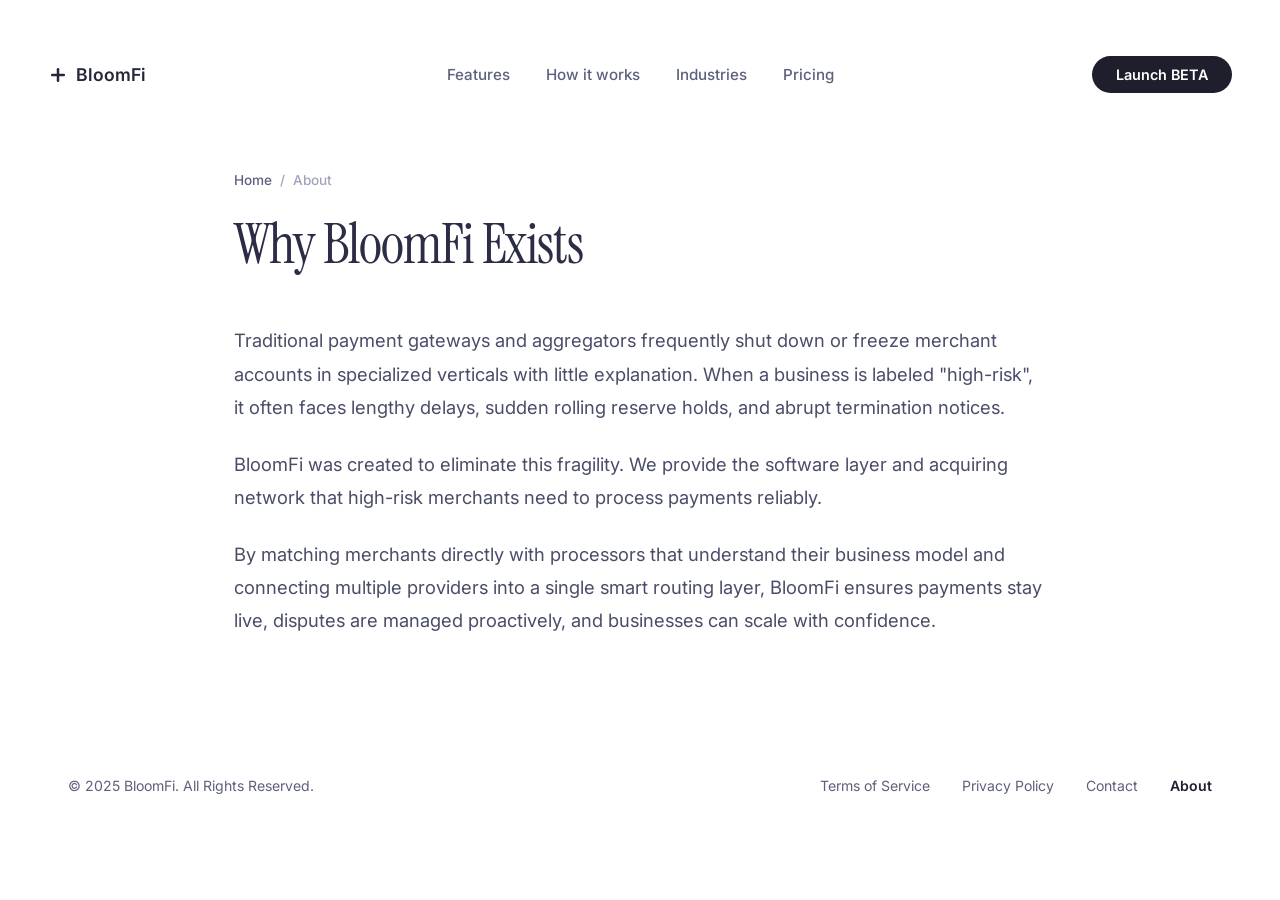
==== commit c435a502: "fixes" ====
--- a/about.html
+++ b/about.html
@@ -22,11 +22,10 @@
             BloomFi
         </a>
         <nav class="nav">
-            <a href="index.html#usdbloom">USDBloom</a>
-            <a href="index.html#business">Business</a>
-            <a href="index.html#treasury">Treasury</a>
-            <a href="index.html#developers">Developers</a>
-            <a href="index.html#join">Join us</a>
+            <a href="index.html#features">Features</a>
+            <a href="index.html#how-it-works">How it works</a>
+            <a href="index.html#industries">Industries</a>
+            <a href="index.html#pricing">Pricing</a>
         </nav>
         <div class="header-action">
             <a href="index.html#get-started" class="btn btn-dark" style="text-decoration: none; display: inline-flex; align-items: center;">Launch BETA</a>
--- a/styles.css
+++ b/styles.css
@@ -9,6 +9,21 @@
     box-sizing: border-box;
     margin: 0;
     padding: 0;
+}
+
+html {
+    scroll-behavior: smooth;
+}
+
+#features,
+#how-it-works,
+#industries,
+#pricing,
+.explore-section,
+.how-it-works-section,
+.faq-section,
+.pricing-section {
+    scroll-margin-top: 36px;
 }
 
 body {
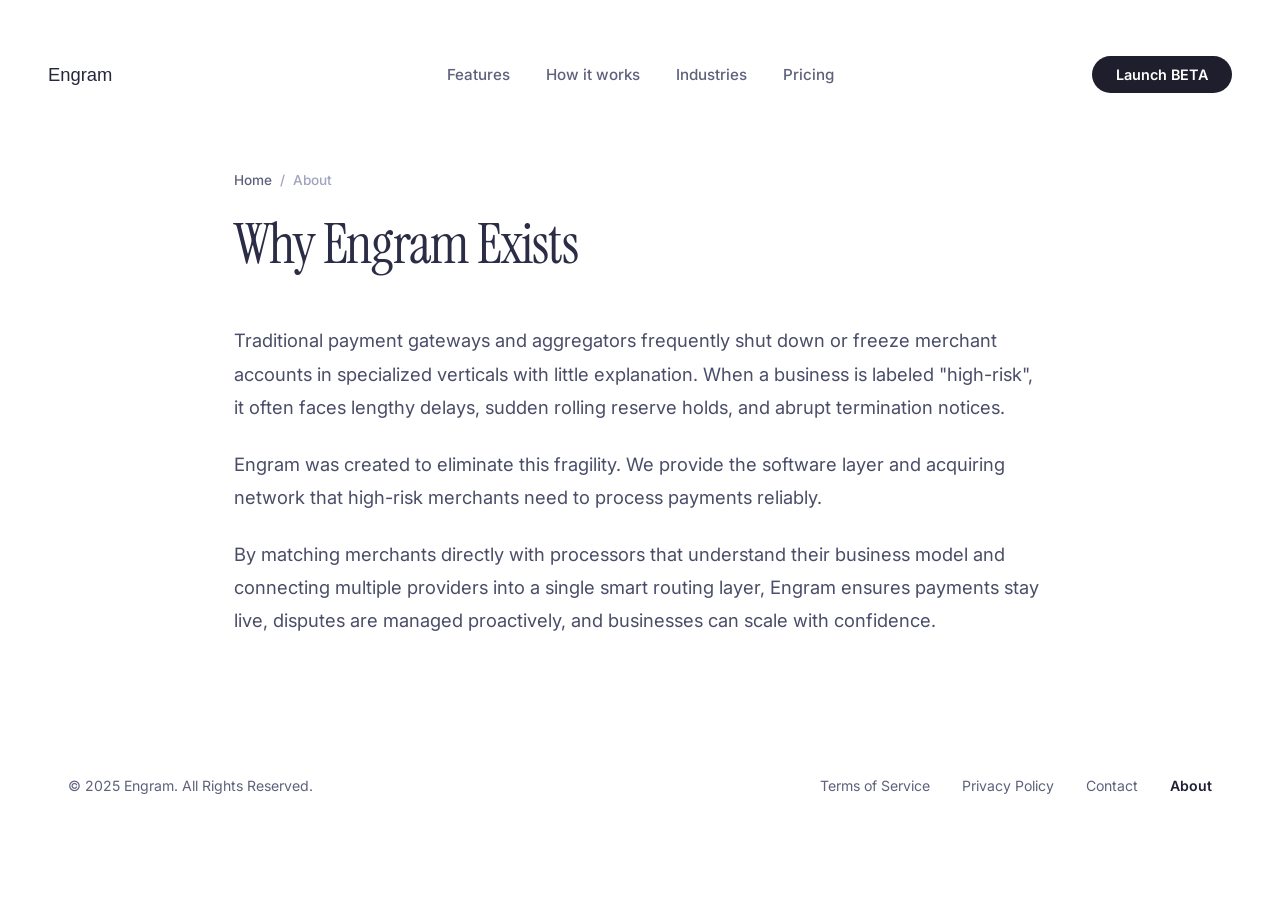
==== commit c2473728: "fixing mobile screen" ====
--- a/about.html
+++ b/about.html
@@ -3,23 +3,19 @@
 <head>
     <meta charset="UTF-8">
     <meta name="viewport" content="width=device-width, initial-scale=1.0">
-    <title>About Us - BloomFi</title>
+    <title>About Us - Engram</title>
     <link rel="preconnect" href="https://fonts.googleapis.com">
     <link rel="preconnect" href="https://fonts.gstatic.com" crossorigin>
     <link href="https://fonts.googleapis.com/css2?family=Inter:wght@400;500;600;700&display=swap" rel="stylesheet">
     <link href="https://fonts.googleapis.com/css2?family=Instrument+Serif:ital@0;1&display=swap" rel="stylesheet">
     <link href="https://api.fontshare.com/v2/css?f[]=switzer@400,500,600,700&display=swap" rel="stylesheet">
-    <link rel="stylesheet" href="styles.css?v=29">
+    <link rel="stylesheet" href="styles.css?v=30">
 </head>
 <body>
     <!-- Header -->
     <header class="header">
         <a href="index.html" class="logo" style="text-decoration: none;">
-            <svg width="20" height="20" viewBox="0 0 24 24" fill="none" stroke="currentColor" stroke-width="3" stroke-linecap="round" stroke-linejoin="round">
-                <line x1="12" y1="5" x2="12" y2="19"></line>
-                <line x1="5" y1="12" x2="19" y2="12"></line>
-            </svg>
-            BloomFi
+            Engram
         </a>
         <nav class="nav">
             <a href="index.html#features">Features</a>
@@ -28,7 +24,7 @@
             <a href="index.html#pricing">Pricing</a>
         </nav>
         <div class="header-action">
-            <a href="index.html#get-started" class="btn btn-dark" style="text-decoration: none; display: inline-flex; align-items: center;">Launch BETA</a>
+            <a href="contact.html" class="btn btn-dark" style="text-decoration: none; display: inline-flex; align-items: center;">Launch BETA</a>
         </div>
     </header>
 
@@ -40,22 +36,22 @@
                 <span>/</span>
                 <span>About</span>
             </div>
-            <h1 class="about-title">Why BloomFi Exists</h1>
+            <h1 class="about-title">Why Engram Exists</h1>
         </section>
 
         <section class="about-body-content">
             <p>Traditional payment gateways and aggregators frequently shut down or freeze merchant accounts in specialized verticals with little explanation. When a business is labeled "high-risk", it often faces lengthy delays, sudden rolling reserve holds, and abrupt termination notices.</p>
             
-            <p>BloomFi was created to eliminate this fragility. We provide the software layer and acquiring network that high-risk merchants need to process payments reliably.</p>
+            <p>Engram was created to eliminate this fragility. We provide the software layer and acquiring network that high-risk merchants need to process payments reliably.</p>
             
-            <p>By matching merchants directly with processors that understand their business model and connecting multiple providers into a single smart routing layer, BloomFi ensures payments stay live, disputes are managed proactively, and businesses can scale with confidence.</p>
+            <p>By matching merchants directly with processors that understand their business model and connecting multiple providers into a single smart routing layer, Engram ensures payments stay live, disputes are managed proactively, and businesses can scale with confidence.</p>
         </section>
     </main>
 
     <!-- Footer -->
     <footer class="cta-footer-section" style="margin-top: 60px;">
         <div class="cta-footer-bottom">
-            <p class="cta-copyright">© 2025 BloomFi. All Rights Reserved.</p>
+            <p class="cta-copyright">© 2025 Engram. All Rights Reserved.</p>
             <nav class="cta-social-links" aria-label="Footer links">
                 <a href="terms.html" class="cta-social-link">Terms of Service</a>
                 <a href="privacy.html" class="cta-social-link">Privacy Policy</a>
--- a/styles.css
+++ b/styles.css
@@ -13,6 +13,7 @@
 
 html {
     scroll-behavior: smooth;
+    overflow-x: hidden;
 }
 
 #features,
@@ -32,6 +33,7 @@
     color: var(--text-dark);
     -webkit-font-smoothing: antialiased;
     -moz-osx-font-smoothing: grayscale;
+    overflow-x: hidden;
 }
 
 /* Header */
@@ -47,12 +49,10 @@
     display: flex;
     align-items: center;
     gap: 8px;
-    font-weight: 600;
-    font-size: 1.1rem;
-    color: var(--text-dark);
-}
-
-.logo svg {
+    font-family: 'Switzer', sans-serif;
+    font-size: 1.15rem;
+    font-weight: 400;
+    line-height: 1.6;
     color: var(--text-dark);
 }
 
@@ -77,7 +77,12 @@
 }
 
 /* Buttons */
-.btn {
+.btn,
+a.btn {
+    display: inline-flex;
+    align-items: center;
+    justify-content: center;
+    text-decoration: none !important;
     border: none;
     border-radius: 999px;
     padding: 10px 24px;
@@ -88,13 +93,24 @@
     transition: transform 0.2s ease, opacity 0.2s ease, box-shadow 0.2s ease;
 }
 
-.btn:hover {
+.btn:hover,
+a.btn:hover {
     transform: translateY(-1px);
     box-shadow: 0 4px 12px rgba(0, 0, 0, 0.15);
-}
-
-.btn:active {
+    text-decoration: none !important;
+}
+
+.btn:active,
+a.btn:active {
     transform: translateY(0);
+    text-decoration: none !important;
+}
+
+.btn:focus,
+a.btn:focus,
+.btn:visited,
+a.btn:visited {
+    text-decoration: none !important;
 }
 
 .btn-dark {
@@ -102,10 +118,14 @@
     color: #ffffff;
 }
 
-.btn-large {
-    padding: 14px 32px;
-    font-size: 1rem;
+.btn-large,
+a.btn.btn-large,
+a.btn-large {
+    padding: 13px 34px !important;
+    font-size: 1.02rem !important;
+    font-weight: 600;
     margin-top: 24px;
+    letter-spacing: -0.01em;
 }
 
 /* Main Content */
@@ -176,13 +196,26 @@
     }
 }
 
-.hero-content p {
+.hero-content p,
+.hero-desc {
     font-family: 'Switzer', sans-serif;
     font-size: 1.15rem;
     color: var(--text-muted);
     line-height: 1.6;
     margin-bottom: 32px;
     font-weight: 400;
+}
+
+.hero-desc-line {
+    display: block;
+}
+
+.hero-content a,
+.hero-content a:hover,
+.hero-content a:focus,
+.hero-content a:active,
+.hero-content a:visited {
+    text-decoration: none !important;
 }
 
 /* Prompt Box */
@@ -277,32 +310,152 @@
         display: none;
     }
     
-    .hero-content h1,
-    .explore-section h2 {
-        font-size: 3rem;
-    }
-    
     .hero-card {
+        height: auto;
+        min-height: 560px;
+        padding: 50px 24px 60px 24px;
+        border-radius: 28px;
+    }
+    
+    .hero-content {
+        margin-top: 40px;
+        width: 100%;
+    }
+    
+    .hero-content h1 {
+        font-size: 3.2rem;
+    }
+
+    .hero-content p,
+    .hero-desc {
+        font-size: clamp(0.78rem, 2.3vw, 1.05rem);
+        line-height: 1.5;
+        margin-bottom: 26px;
+        width: 100%;
+        max-width: 100%;
+    }
+
+    .hero-desc-line {
+        display: block;
+        white-space: nowrap;
+    }
+}
+
+@media (max-width: 768px) {
+    .header {
+        padding: 32px 24px 20px 24px;
+    }
+    
+    .hero-card {
+        min-height: 480px;
+        padding: 40px 20px 48px 20px;
         border-radius: 24px;
+    }
+    
+    .hero-content {
+        margin-top: 24px;
+        width: 100%;
+    }
+    
+    .hero-content h1 {
+        font-size: 2.6rem;
+    }
+    
+    .hero-content p,
+    .hero-desc {
+        font-size: clamp(0.7rem, 2.5vw, 0.92rem);
+        line-height: 1.45;
+        margin-bottom: 22px;
+        width: 100%;
+        max-width: 100%;
+    }
+
+    .hero-desc-line {
+        display: block;
+        white-space: nowrap;
     }
 }
 
 @media (max-width: 576px) {
     .header {
-        padding: 42px 20px 20px 20px;
-    }
-    
-    .hero-content h1,
-    .explore-section h2 {
-        font-size: 2.2rem;
-    }
-    
-    .hero-content p {
-        font-size: 1rem;
+        padding: 22px 16px 14px 16px;
+    }
+    
+    .logo {
+        font-size: 1.05rem;
+    }
+    
+    .header-action .btn {
+        padding: 8px 16px !important;
+        font-size: 0.82rem !important;
     }
     
     .main-content {
-        padding: 0 16px 20px 16px;
+        padding: 0 14px 24px 14px;
+    }
+    
+    .hero-card {
+        min-height: 400px;
+        padding: 32px 16px 40px 16px;
+        border-radius: 18px;
+    }
+    
+    .hero-content {
+        margin-top: 14px;
+        padding: 0;
+        width: 100%;
+    }
+    
+    .hero-content h1 {
+        font-size: 2.05rem;
+        line-height: 1.15;
+        margin-bottom: 12px;
+    }
+    
+    .hero-content p,
+    .hero-desc {
+        font-size: clamp(0.58rem, 2.6vw, 0.78rem);
+        line-height: 1.45;
+        margin-bottom: 18px;
+        width: 100%;
+        max-width: 100%;
+    }
+    
+    .hero-desc-line {
+        display: block;
+        white-space: nowrap;
+    }
+    
+    .btn-large,
+    a.btn.btn-large,
+    a.btn-large {
+        padding: 11px 24px !important;
+        font-size: 0.88rem !important;
+        margin-top: 14px;
+    }
+}
+
+@media (max-width: 380px) {
+    .header {
+        padding: 16px 12px 10px 12px;
+    }
+    
+    .logo {
+        font-size: 0.98rem;
+    }
+    
+    .hero-content h1 {
+        font-size: 1.75rem;
+    }
+    
+    .hero-content p,
+    .hero-desc {
+        font-size: clamp(0.52rem, 2.5vw, 0.65rem);
+    }
+
+    .hero-desc-line {
+        display: block;
+        white-space: nowrap;
     }
 }
 
@@ -460,14 +613,114 @@
 }
 
 @media (max-width: 992px) {
+    .explore-section {
+        margin: 60px auto;
+        padding: 0 20px;
+    }
+    
+    .explore-section h2 {
+        font-size: 3rem;
+        margin-bottom: 24px;
+    }
+    
     .explore-grid {
         grid-template-columns: repeat(2, 1fr);
-    }
-}
-
-@media (max-width: 576px) {
+        gap: 14px;
+    }
+}
+
+@media (max-width: 768px) {
+    .explore-section {
+        margin: 48px auto;
+    }
+    
+    .explore-section h2 {
+        font-size: 2.5rem;
+    }
+    
     .explore-grid {
         grid-template-columns: 1fr;
+    }
+    
+    .explore-card {
+        min-height: 175px;
+        padding: 20px 18px;
+        border-radius: 14px;
+    }
+    
+    .explore-content h3 {
+        font-size: 1.65rem;
+    }
+}
+
+@media (max-width: 576px) {
+    .explore-section {
+        margin: 36px auto;
+        padding: 0 14px;
+    }
+    
+    .explore-section h2 {
+        font-size: 1.95rem;
+        margin-bottom: 18px;
+    }
+    
+    .explore-grid {
+        gap: 12px;
+    }
+    
+    .explore-card {
+        min-height: 155px;
+        padding: 16px 14px;
+        border-radius: 12px;
+    }
+    
+    .explore-content h3 {
+        font-size: 1.45rem;
+        margin-bottom: 4px;
+    }
+    
+    .explore-content p {
+        font-size: 0.8rem;
+        max-width: 68%;
+        line-height: 1.38;
+    }
+    
+    .btn-details {
+        font-size: 0.76rem;
+        padding: 6px 12px;
+        margin-top: 12px;
+        border-radius: 14px;
+    }
+    
+    .explore-image {
+        width: 65px;
+        height: 65px;
+        right: 12px;
+        bottom: 12px;
+    }
+}
+
+@media (max-width: 380px) {
+    .explore-section h2 {
+        font-size: 1.7rem;
+    }
+    
+    .explore-card {
+        padding: 14px 12px;
+    }
+    
+    .explore-content h3 {
+        font-size: 1.3rem;
+    }
+    
+    .explore-content p {
+        font-size: 0.76rem;
+        max-width: 65%;
+    }
+    
+    .explore-image {
+        width: 54px;
+        height: 54px;
     }
 }
 
@@ -805,13 +1058,13 @@
 }
 
 .hw-card-desc {
-    font-family: 'Inter', -apple-system, BlinkMacSystemFont, "Segoe UI", Roboto, sans-serif;
-    font-size: 0.84rem;
+    font-family: 'Switzer', sans-serif;
+    font-size: 1.05rem;
     font-weight: 400;
-    color: #4E4A66;
-    line-height: 1.48;
+    color: var(--text-muted);
+    line-height: 1.55;
     margin: 0;
-    max-width: 82%;
+    max-width: 85%;
     position: relative;
     z-index: 2;
 }
@@ -845,42 +1098,142 @@
 }
 
 @media (max-width: 992px) {
+    .how-it-works-section {
+        margin: 50px auto 80px auto;
+        padding: 0 20px;
+    }
+    
     .hw-main-heading,
     .hw-sub-heading {
         font-size: 3rem;
     }
+    
     .how-it-works-cards-wrapper {
         height: 270px;
     }
+    
     .hw-card {
         width: 330px;
         height: 250px;
     }
 }
 
+@media (max-width: 768px) {
+    .how-it-works-section {
+        margin: 40px auto 60px auto;
+    }
+    
+    .hw-main-heading,
+    .hw-sub-heading {
+        font-size: 2.4rem;
+    }
+    
+    .how-it-works-cards-wrapper {
+        height: 250px;
+    }
+    
+    .hw-card {
+        height: 235px;
+        padding: 22px 20px;
+    }
+    
+    .hw-card-title {
+        font-size: 1.65rem;
+    }
+    
+    .hw-card-desc {
+        font-size: 0.92rem;
+    }
+}
+
 @media (max-width: 576px) {
+    .how-it-works-section {
+        margin: 36px auto 48px auto;
+        padding: 0 14px;
+    }
+    
     .how-it-works-header {
         flex-direction: column;
         align-items: flex-start;
-        gap: 16px;
-    }
+        gap: 12px;
+        margin-bottom: 16px;
+    }
+    
     .hw-main-heading,
     .hw-sub-heading {
-        font-size: 2.2rem;
-    }
+        font-size: 1.95rem;
+        line-height: 1.12;
+    }
+    
+    .hw-title-emoji svg {
+        width: 0.75em;
+        height: 0.75em;
+    }
+    
+    .hw-nav-btn {
+        width: 40px;
+        height: 30px;
+        border-radius: 15px;
+    }
+    
+    .how-it-works-cards-wrapper {
+        height: 220px;
+    }
+    
+    .hw-card {
+        height: 208px;
+        border-radius: 18px;
+        padding: 16px 16px 14px 16px;
+    }
+    
+    .hw-badge {
+        margin-bottom: 10px;
+    }
+    
+    .hw-badge svg {
+        width: 34px;
+        height: 34px;
+    }
+    
     .hw-card-title {
-        font-size: 1.75rem;
-    }
+        font-size: 1.35rem;
+        margin-bottom: 4px;
+        line-height: 1.15;
+    }
+    
+    .hw-card-desc {
+        font-size: 0.82rem;
+        line-height: 1.38;
+        max-width: 90%;
+    }
+    
+    .hw-card-graphic svg {
+        width: 72px;
+        height: 72px;
+    }
+}
+
+@media (max-width: 380px) {
+    .hw-main-heading,
+    .hw-sub-heading {
+        font-size: 1.65rem;
+    }
+    
     .how-it-works-cards-wrapper {
-        height: 255px;
-    }
+        height: 205px;
+    }
+    
     .hw-card {
-        width: 82vw;
-        height: 240px;
-        padding: 22px 18px;
-    }
+        height: 195px;
+        padding: 14px 12px;
+    }
+    
+    .hw-card-title {
+        font-size: 1.2rem;
+    }
+    
     .hw-card-desc {
-        max-width: 95%;
+        font-size: 0.75rem;
     }
 }
 
@@ -960,7 +1313,8 @@
 
 @media (max-width: 992px) {
     .solutions-section {
-        margin: 50px auto 90px auto;
+        margin: 50px auto 80px auto;
+        padding: 0 20px;
     }
     .solutions-text {
         font-size: 2rem;
@@ -968,14 +1322,31 @@
     }
 }
 
+@media (max-width: 768px) {
+    .solutions-section {
+        margin: 40px auto 60px auto;
+    }
+    .solutions-text {
+        font-size: 1.7rem;
+        line-height: 1.3;
+    }
+}
+
 @media (max-width: 576px) {
     .solutions-section {
-        margin: 40px auto 60px auto;
-        padding: 0 20px;
+        margin: 32px auto 48px auto;
+        padding: 0 14px;
     }
     .solutions-text {
-        font-size: 1.6rem;
-        line-height: 1.32;
+        font-size: 1.35rem;
+        line-height: 1.35;
+    }
+}
+
+@media (max-width: 380px) {
+    .solutions-text {
+        font-size: 1.18rem;
+        line-height: 1.35;
     }
 }
 
@@ -1187,6 +1558,10 @@
 }
 
 @media (max-width: 992px) {
+    .faq-section {
+        margin: 40px auto 80px auto;
+        padding: 0 20px;
+    }
     .faq-container {
         gap: 40px;
     }
@@ -1197,12 +1572,12 @@
 
 @media (max-width: 768px) {
     .faq-section {
-        margin: 30px auto 80px auto;
+        margin: 30px auto 60px auto;
         padding: 0 20px;
     }
     .faq-container {
         flex-direction: column;
-        gap: 24px;
+        gap: 20px;
     }
     .faq-left {
         flex: none;
@@ -1210,14 +1585,65 @@
     }
     .faq-title {
         font-size: 2.2rem;
-        margin-bottom: 8px;
+        margin-bottom: 6px;
     }
     .faq-subtitle {
         max-width: 100%;
+        font-size: 0.95rem;
     }
     .faq-right {
         max-width: 100%;
         width: 100%;
+    }
+}
+
+@media (max-width: 576px) {
+    .faq-section {
+        margin: 28px auto 48px auto;
+        padding: 0 14px;
+    }
+    .faq-title {
+        font-size: 1.95rem;
+        margin-bottom: 4px;
+    }
+    .faq-subtitle {
+        font-size: 0.88rem;
+        line-height: 1.45;
+    }
+    .faq-list {
+        gap: 10px;
+    }
+    .faq-item {
+        border-radius: 12px;
+    }
+    .faq-question {
+        padding: 13px 14px;
+        font-size: 1.1rem;
+        gap: 10px;
+    }
+    .faq-icon {
+        font-size: 1rem;
+        width: 16px;
+        height: 16px;
+    }
+    .faq-answer-inner {
+        padding: 0 14px 13px 38px;
+        font-size: 0.82rem;
+        line-height: 1.45;
+    }
+}
+
+@media (max-width: 380px) {
+    .faq-title {
+        font-size: 1.65rem;
+    }
+    .faq-question {
+        font-size: 0.98rem;
+        padding: 11px 12px;
+    }
+    .faq-answer-inner {
+        padding: 0 12px 11px 32px;
+        font-size: 0.78rem;
     }
 }
 
@@ -1485,12 +1911,13 @@
 @media (max-width: 860px) {
     .pricing-cards-grid {
         grid-template-columns: 1fr;
-        gap: 20px;
+        gap: 18px;
     }
     
     .pricing-card {
         min-height: auto;
-        padding: 28px 24px;
+        padding: 26px 22px;
+        border-radius: 22px;
     }
     
     .pricing-card-desc {
@@ -1500,18 +1927,86 @@
 
 @media (max-width: 576px) {
     .pricing-section {
-        margin: 30px auto 80px auto;
-        padding: 0 20px;
+        margin: 28px auto 48px auto;
+        padding: 0 14px;
     }
 
     .pricing-header-col {
         flex-direction: column;
         align-items: flex-start;
-        gap: 20px;
+        gap: 16px;
     }
 
     .pricing-main-title {
-        font-size: 2.2rem;
+        font-size: 1.95rem;
+    }
+
+    .pricing-toggle {
+        padding: 3px;
+    }
+
+    .pricing-toggle-btn {
+        padding: 6px 14px;
+        font-size: 0.78rem;
+    }
+
+    .pricing-cards-grid {
+        gap: 14px;
+    }
+
+    .pricing-card {
+        padding: 22px 18px;
+        border-radius: 18px;
+    }
+
+    .pricing-card-name {
+        font-size: 1.45rem;
+        margin-bottom: 4px;
+    }
+
+    .pricing-card-desc {
+        font-size: 0.78rem;
+        line-height: 1.38;
+        margin-bottom: 14px;
+    }
+
+    .pricing-card-price {
+        margin-bottom: 18px;
+    }
+
+    .price-value {
+        font-size: 2.5rem;
+    }
+
+    .pricing-card-features {
+        gap: 9px;
+        margin-bottom: 22px;
+    }
+
+    .pricing-feature {
+        font-size: 0.8rem;
+        gap: 7px;
+    }
+
+    .pricing-check-icon {
+        width: 12px;
+        height: 12px;
+    }
+
+    .pricing-btn {
+        padding: 10px 18px;
+        font-size: 0.82rem;
+        width: 100%;
+    }
+}
+
+@media (max-width: 380px) {
+    .pricing-main-title {
+        font-size: 1.65rem;
+    }
+
+    .price-value {
+        font-size: 2.15rem;
     }
 }
 
@@ -1728,8 +2223,65 @@
     }
 
     .features-cards-grid {
-        grid-template-columns: repeat(3, 160px);
+        grid-template-columns: repeat(3, 150px);
         flex: none;
+    }
+}
+
+@media (max-width: 576px) {
+    .main-features-container {
+        margin-top: 36px;
+        padding-top: 24px;
+        gap: 18px;
+    }
+
+    .features-main-title {
+        font-size: 1.65rem;
+    }
+
+    .features-labels-col {
+        display: flex;
+        flex: 0 0 115px;
+        padding: 12px 0;
+        gap: 8px;
+    }
+
+    .feature-label-row {
+        height: 38px;
+        font-size: 0.74rem;
+    }
+
+    .features-cards-grid {
+        display: grid;
+        grid-template-columns: repeat(3, 120px);
+        gap: 8px;
+        flex: none;
+    }
+
+    .feature-column {
+        padding: 12px 8px;
+        border-radius: 16px;
+        gap: 8px;
+    }
+
+    .feature-value-row {
+        height: 38px;
+    }
+
+    .feature-badge {
+        border-radius: 9px;
+        font-size: 0.74rem;
+    }
+
+    .badge-check-icon {
+        width: 13px;
+        height: 13px;
+    }
+}
+
+@media (max-width: 380px) {
+    .features-main-title {
+        font-size: 1.4rem;
     }
 }
 
@@ -1863,12 +2415,13 @@
 /* Responsive Media Queries for CTA & Footer */
 @media (max-width: 992px) {
     .cta-footer-section {
-        margin: 60px auto 30px auto;
+        margin: 50px auto 30px auto;
+        padding: 0 20px;
     }
 
     .cta-card {
         padding: 48px 40px;
-        min-height: 340px;
+        min-height: 320px;
     }
 
     .cta-left-content {
@@ -1878,9 +2431,14 @@
 }
 
 @media (max-width: 768px) {
+    .cta-footer-section {
+        margin: 40px auto 28px auto;
+    }
+
     .cta-card {
-        padding: 40px 28px;
+        padding: 36px 24px;
         min-height: auto;
+        border-radius: 22px;
     }
 
     .cta-left-content {
@@ -1891,25 +2449,40 @@
 
     .cta-footer-bottom {
         flex-direction: column-reverse;
-        gap: 18px;
-        align-items: flex-start;
-        margin-top: 28px;
+        gap: 16px;
+        align-items: center;
+        text-align: center;
+        margin-top: 24px;
     }
 
     .cta-social-links {
-        gap: 22px;
+        gap: 20px;
+        justify-content: center;
         flex-wrap: wrap;
     }
 }
 
-@media (max-width: 480px) {
+@media (max-width: 576px) {
+    .cta-footer-section {
+        margin: 36px auto 24px auto;
+        padding: 0 14px;
+    }
+
+    .cta-card {
+        padding: 28px 18px;
+        border-radius: 18px;
+    }
+
     .cta-title {
-        font-size: 1.8rem;
+        font-size: 1.6rem;
+        margin-bottom: 10px;
+        line-height: 1.18;
     }
 
     .cta-description {
-        font-size: 0.95rem;
-        margin-bottom: 24px;
+        font-size: 0.84rem;
+        line-height: 1.45;
+        margin-bottom: 18px;
     }
 
     .cta-buttons-row {
@@ -1919,6 +2492,35 @@
     .cta-btn {
         width: 100%;
         justify-content: center;
+        padding: 10px 20px;
+        font-size: 0.84rem;
+    }
+
+    .cta-footer-bottom {
+        margin-top: 22px;
+        gap: 14px;
+    }
+
+    .cta-copyright {
+        font-size: 0.78rem;
+    }
+
+    .cta-social-links {
+        gap: 14px;
+    }
+
+    .cta-social-link {
+        font-size: 0.78rem;
+    }
+}
+
+@media (max-width: 380px) {
+    .cta-title {
+        font-size: 1.4rem;
+    }
+
+    .cta-description {
+        font-size: 0.78rem;
     }
 }
 
